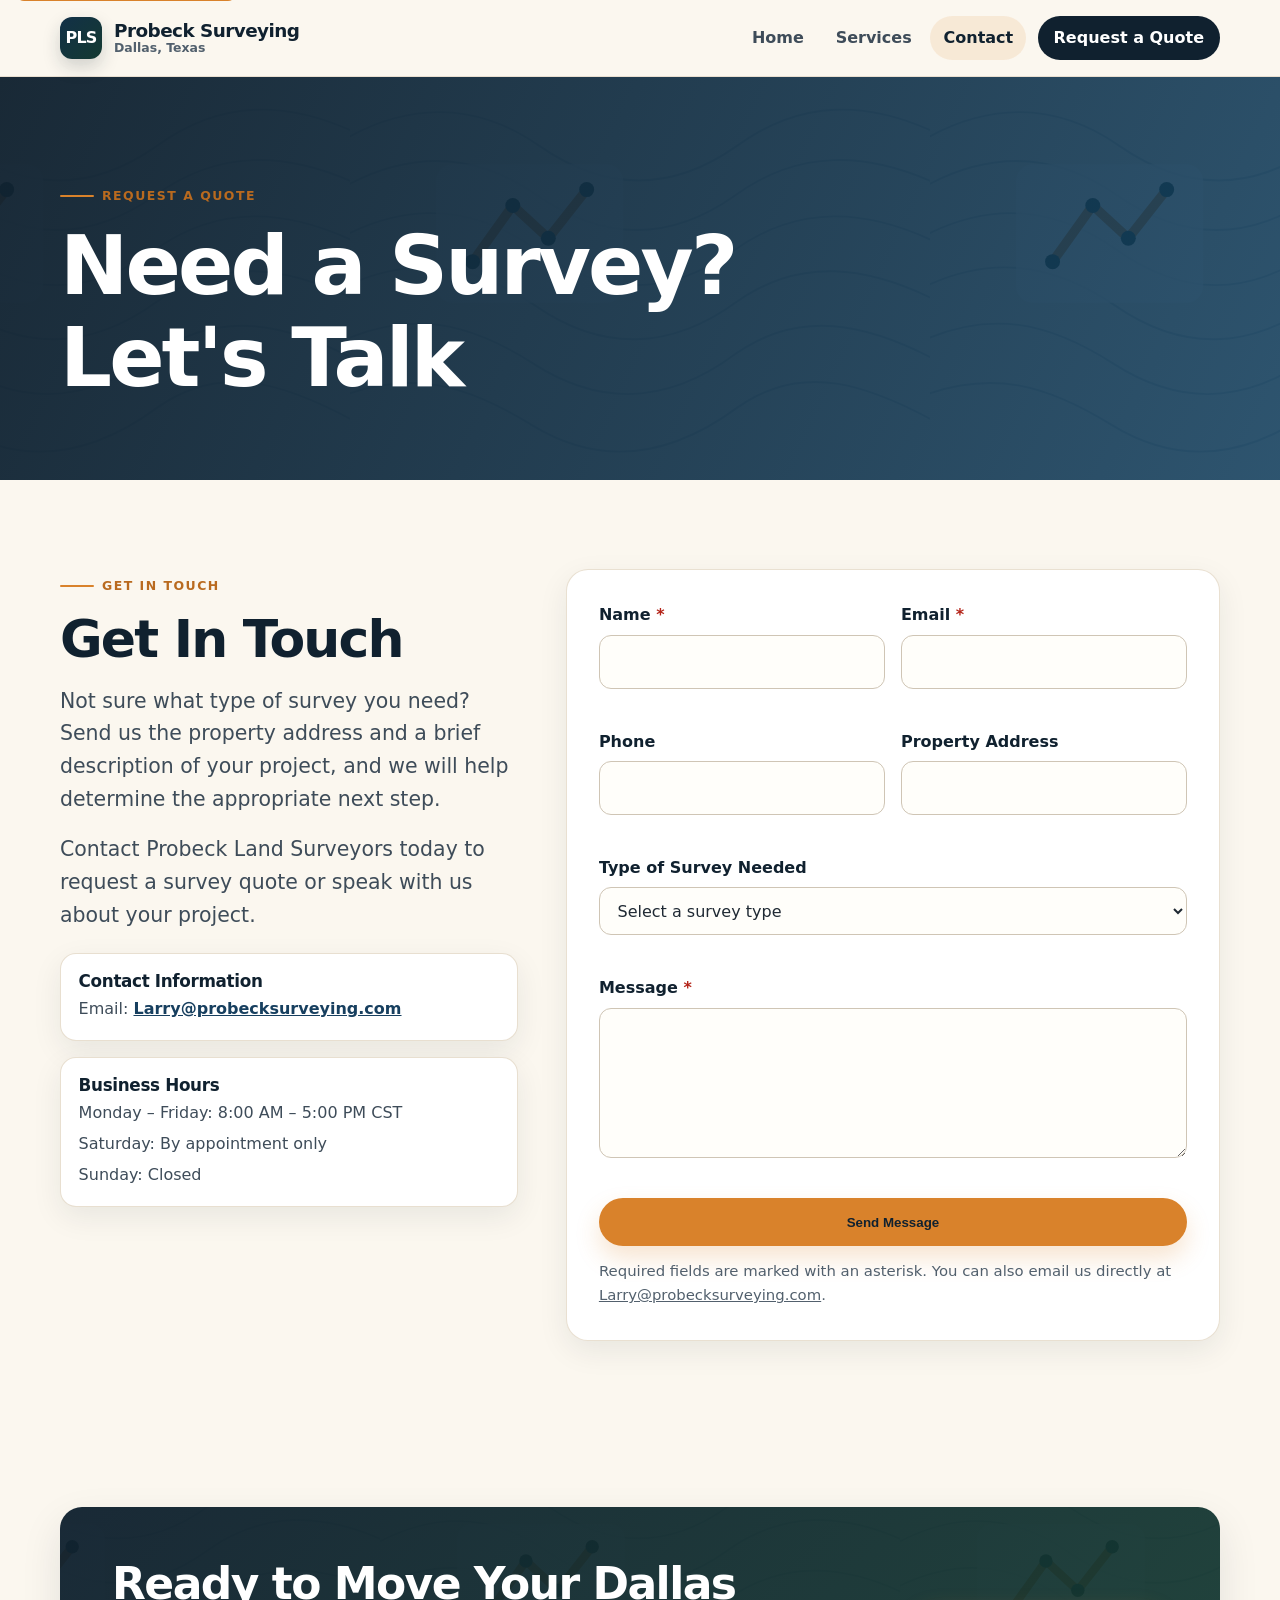
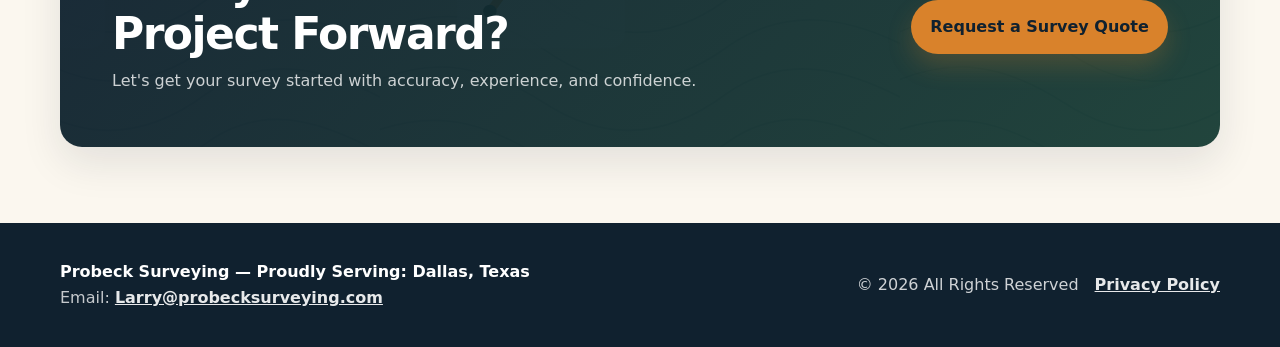
==== contact.html @ cc1206b3 "Build Probeck Land Surveyors static site" ====
<!doctype html>
<html lang="en">
<head>
  <meta charset="utf-8">
  <meta name="viewport" content="width=device-width, initial-scale=1">
  <meta name="theme-color" content="#10212f">
  <link rel="stylesheet" href="css/style.css">
  <link rel="icon" href="images/topographic-pattern.svg" type="image/svg+xml">
  <title>Contact Probeck Land Surveyors | Request a Survey Quote</title>
  <meta name="description" content="Contact Probeck Land Surveyors in Dallas, Texas to request a survey quote or discuss the appropriate next step for your property or project.">
  <meta property="og:title" content="Contact Probeck Land Surveyors | Request a Survey Quote">
  <meta property="og:description" content="Contact Probeck Land Surveyors in Dallas, Texas to request a survey quote or discuss the appropriate next step for your property or project.">
  <meta property="og:type" content="website">
  <meta property="og:url" content="https://YOUR-DOMAIN.com/contact.html">
  <meta property="og:image" content="https://YOUR-DOMAIN.com/images/hero-placeholder.svg">
</head>
<body>
<a class="skip-link" href="#main">Skip to main content</a>
<header class="site-header" data-site-header>
  <div class="container header-inner">
    <a class="logo" href="index.html" aria-label="Probeck Land Surveyors home">
      <span class="logo-mark" aria-hidden="true">PLS</span>
      <span class="logo-text">
        <span class="logo-title">Probeck Surveying</span>
        <span class="logo-subtitle">Dallas, Texas</span>
      </span>
    </a>
    <button class="nav-toggle" type="button" aria-label="Toggle navigation" aria-controls="site-nav" aria-expanded="false">
      <span></span><span></span><span></span>
    </button>
    <nav class="site-nav" id="site-nav" aria-label="Primary navigation">
      <ul>
        <li><a  href="index.html">Home</a></li>
        <li><a  href="services.html">Services</a></li>
        <li><a aria-current="page" href="contact.html">Contact</a></li>
        <li><a class="nav-cta" href="contact.html">Request a Quote</a></li>
      </ul>
    </nav>
  </div>
</header>
<main id="main">
  <section class="page-hero" aria-labelledby="contact-title">
    <div class="container">
      <p class="eyebrow">Request a quote</p>
      <h1 id="contact-title">Need a Survey? Let's Talk</h1>
    </div>
  </section>

  <section class="section" aria-labelledby="get-in-touch-title">
    <div class="container contact-grid">
      <aside>
        <p class="eyebrow">Get In Touch</p>
        <h2 id="get-in-touch-title">Get In Touch</h2>
        <div class="lead" style="margin-top: 1rem;">
          <p>Not sure what type of survey you need? Send us the property address and a brief description of your project, and we will help determine the appropriate next step.</p>
          <p>Contact Probeck Land Surveyors today to request a survey quote or speak with us about your project.</p>
        </div>
        <div class="info-list">
          <div class="info-item">
            <h3>Contact Information</h3>
            <p>Email: <a href="mailto:Larry@probecksurveying.com">Larry@probecksurveying.com</a></p>
          </div>
          <div class="info-item">
            <h3>Business Hours</h3>
            <ul class="hours-list">
              <li>Monday – Friday: 8:00 AM – 5:00 PM CST</li>
              <li>Saturday: By appointment only</li>
              <li>Sunday: Closed</li>
            </ul>
          </div>
        </div>
      </aside>

      <form class="contact-form surface-card" id="survey-contact-form" action="https://api.web3forms.com/submit" method="POST" novalidate>
        <input type="hidden" name="access_key" value="YOUR_WEB3FORMS_ACCESS_KEY">
        <input type="hidden" name="subject" value="New survey inquiry from probecksurveying.com">
        <input type="checkbox" name="botcheck" class="hidden" style="display:none" tabindex="-1" autocomplete="off">
        <div class="form-grid">
          <div class="form-field">
            <label for="name">Name <span class="required" aria-hidden="true">*</span></label>
            <input id="name" name="name" type="text" autocomplete="name" required aria-describedby="name-error">
            <span class="field-error" id="name-error" aria-live="polite"></span>
          </div>
          <div class="form-field">
            <label for="email">Email <span class="required" aria-hidden="true">*</span></label>
            <input id="email" name="email" type="email" autocomplete="email" required aria-describedby="email-error">
            <span class="field-error" id="email-error" aria-live="polite"></span>
          </div>
          <div class="form-field">
            <label for="phone">Phone</label>
            <input id="phone" name="phone" type="tel" autocomplete="tel" aria-describedby="phone-error">
            <span class="field-error" id="phone-error" aria-live="polite"></span>
          </div>
          <div class="form-field">
            <label for="property-address">Property Address</label>
            <input id="property-address" name="property_address" type="text" autocomplete="street-address" aria-describedby="property-address-error">
            <span class="field-error" id="property-address-error" aria-live="polite"></span>
          </div>
          <div class="form-field form-field-full">
            <label for="survey-type">Type of Survey Needed</label>
            <select id="survey-type" name="survey_type" aria-describedby="survey-type-error">
              <option value="">Select a survey type</option>
              <option>Boundary Survey</option>
              <option>Residential Survey</option>
              <option>Commercial Survey</option>
              <option>ALTA/NSPS Survey</option>
              <option>Topographic Survey</option>
              <option>Elevation Certificate</option>
              <option>Construction Staking</option>
              <option>Other/Not Sure</option>
            </select>
            <span class="field-error" id="survey-type-error" aria-live="polite"></span>
          </div>
          <div class="form-field form-field-full">
            <label for="message">Message <span class="required" aria-hidden="true">*</span></label>
            <textarea id="message" name="message" autocomplete="off" required aria-describedby="message-error"></textarea>
            <span class="field-error" id="message-error" aria-live="polite"></span>
          </div>
        </div>
        <div class="form-actions">
          <button class="button button-full" type="submit">Send Message</button>
          <div class="form-status" data-form-status role="status" aria-live="polite"></div>
          <p class="form-note">Required fields are marked with an asterisk. You can also email us directly at <a href="mailto:Larry@probecksurveying.com">Larry@probecksurveying.com</a>.</p>
        </div>
      </form>
    </div>
  </section>

  <section class="container" aria-labelledby="cta-heading">
  <div class="cta-band">
    <div>
      <h2 id="cta-heading">Ready to Move Your Dallas Project Forward?</h2>
      <p>Let's get your survey started with accuracy, experience, and confidence.</p>
    </div>
    <a class="button" href="#contact-form">Request a Survey Quote</a>
  </div>
</section>
</main>
<footer class="site-footer">
  <div class="container footer-inner">
    <div>
      <div class="footer-brand">Probeck Surveying — Proudly Serving: Dallas, Texas</div>
      <p>Email: <a href="mailto:Larry@probecksurveying.com">Larry@probecksurveying.com</a></p>
    </div>
    <div class="footer-links">
      <span>© 2026 All Rights Reserved</span>
      <a href="privacy-policy.html">Privacy Policy</a>
    </div>
  </div>
</footer>
<script src="js/main.js" defer></script>
</body>
</html>
---- css/style.css ----
/* Probeck Land Surveyors - static site styles */
:root {
  --color-navy-950: #10212f;
  --color-navy-900: #123047;
  --color-navy-800: #173f5f;
  --color-green-900: #143a32;
  --color-amber-500: #d9822b;
  --color-amber-600: #b96a1f;
  --color-cream-50: #fbf7ef;
  --color-cream-100: #f5efe3;
  --color-sand-200: #e6dccb;
  --color-slate-900: #1f2933;
  --color-slate-700: #3e4c59;
  --color-slate-600: #52606d;
  --color-slate-100: #f3f4f6;
  --color-white: #ffffff;
  --color-success: #176b4d;
  --color-error: #b42318;
  --shadow-soft: 0 16px 40px rgba(16, 33, 47, 0.10);
  --shadow-card: 0 10px 30px rgba(16, 33, 47, 0.08);
  --radius-sm: 8px;
  --radius-md: 14px;
  --radius-lg: 22px;
  --container: 1160px;
  --header-height: 76px;
}

* { box-sizing: border-box; }
html { scroll-behavior: smooth; }
body {
  margin: 0;
  font-family: ui-sans-serif, system-ui, -apple-system, BlinkMacSystemFont, "Segoe UI", Roboto, Helvetica, Arial, sans-serif;
  color: var(--color-slate-900);
  background: var(--color-cream-50);
  line-height: 1.65;
  font-size: 16px;
  text-rendering: optimizeLegibility;
  -webkit-font-smoothing: antialiased;
}

img, svg { max-width: 100%; height: auto; }
a { color: inherit; }
a:hover { color: var(--color-amber-600); }
:focus-visible {
  outline: 3px solid rgba(217, 130, 43, 0.65);
  outline-offset: 3px;
}
.skip-link {
  position: absolute;
  top: -48px;
  left: 1rem;
  z-index: 1000;
  background: var(--color-amber-500);
  color: var(--color-navy-950);
  padding: .7rem 1rem;
  border-radius: var(--radius-sm);
  font-weight: 800;
}
.skip-link:focus { top: 1rem; }

.container {
  width: min(100% - 2rem, var(--container));
  margin-inline: auto;
}
.section { padding: clamp(3.75rem, 7vw, 6.25rem) 0; }
.section-tight { padding: clamp(2.5rem, 5vw, 4rem) 0; }
.eyebrow {
  display: inline-flex;
  gap: .5rem;
  align-items: center;
  color: var(--color-amber-600);
  font-size: .78rem;
  font-weight: 800;
  text-transform: uppercase;
  letter-spacing: .12em;
  margin: 0 0 .85rem;
}
.eyebrow::before {
  content: "";
  width: 34px;
  height: 2px;
  background: var(--color-amber-500);
  border-radius: 99px;
}
h1, h2, h3, h4 {
  margin: 0;
  color: var(--color-navy-950);
  line-height: 1.12;
  letter-spacing: -0.035em;
}
h1 { font-size: clamp(2.55rem, 7vw, 5.1rem); }
h2 { font-size: clamp(2rem, 4.2vw, 3.25rem); }
h3 { font-size: clamp(1.3rem, 2vw, 1.65rem); letter-spacing: -0.02em; }
p { margin: 0; color: var(--color-slate-700); }
p + p { margin-top: 1.1rem; }
.lead {
  font-size: clamp(1.05rem, 2vw, 1.28rem);
  line-height: 1.6;
  color: var(--color-slate-700);
}
.text-narrow { max-width: 760px; }
.center { text-align: center; }
.center .eyebrow { justify-content: center; }
.center .eyebrow::after { content: ""; width: 34px; height: 2px; background: var(--color-amber-500); border-radius: 99px; }

.site-header {
  position: sticky;
  top: 0;
  z-index: 50;
  min-height: var(--header-height);
  background: rgba(251, 247, 239, 0.92);
  backdrop-filter: blur(14px);
  border-bottom: 1px solid rgba(230, 220, 203, 0.88);
}
.header-inner {
  min-height: var(--header-height);
  display: flex;
  align-items: center;
  justify-content: space-between;
  gap: 1rem;
}
.logo {
  display: inline-flex;
  align-items: center;
  gap: .75rem;
  text-decoration: none;
  min-width: 0;
}
.logo-mark {
  width: 42px;
  height: 42px;
  display: grid;
  place-items: center;
  border-radius: 12px;
  color: var(--color-white);
  background: linear-gradient(135deg, var(--color-navy-900), var(--color-green-900));
  box-shadow: 0 8px 18px rgba(16, 33, 47, .18);
  font-weight: 900;
  letter-spacing: -.05em;
}
.logo-text {
  display: grid;
  line-height: 1.1;
}
.logo-title {
  color: var(--color-navy-950);
  font-weight: 900;
  letter-spacing: -.03em;
  font-size: clamp(1rem, 2vw, 1.15rem);
}
.logo-subtitle {
  color: var(--color-slate-600);
  font-size: .78rem;
  font-weight: 650;
}
.nav-toggle {
  display: none;
  width: 46px;
  height: 46px;
  border: 1px solid var(--color-sand-200);
  border-radius: 12px;
  background: var(--color-white);
  color: var(--color-navy-950);
  cursor: pointer;
}
.nav-toggle span {
  display: block;
  width: 20px;
  height: 2px;
  margin: 5px auto;
  background: currentColor;
  border-radius: 99px;
  transition: transform .2s ease, opacity .2s ease;
}
.nav-toggle[aria-expanded="true"] span:nth-child(1) { transform: translateY(7px) rotate(45deg); }
.nav-toggle[aria-expanded="true"] span:nth-child(2) { opacity: 0; }
.nav-toggle[aria-expanded="true"] span:nth-child(3) { transform: translateY(-7px) rotate(-45deg); }
.site-nav ul {
  list-style: none;
  display: flex;
  align-items: center;
  gap: .35rem;
  padding: 0;
  margin: 0;
}
.site-nav a {
  display: inline-flex;
  align-items: center;
  min-height: 42px;
  padding: .55rem .82rem;
  border-radius: 999px;
  color: var(--color-slate-700);
  font-weight: 750;
  text-decoration: none;
  transition: color .18s ease, background .18s ease, transform .18s ease;
}
.site-nav a:hover, .site-nav a[aria-current="page"] {
  color: var(--color-navy-950);
  background: rgba(217, 130, 43, .12);
}
.site-nav .nav-cta {
  margin-left: .35rem;
  background: var(--color-navy-950);
  color: var(--color-white);
  padding-inline: 1rem;
}
.site-nav .nav-cta:hover { background: var(--color-amber-500); color: var(--color-navy-950); }

.hero {
  position: relative;
  overflow: hidden;
  min-height: calc(100svh - var(--header-height));
  display: grid;
  align-items: center;
  color: var(--color-white);
  background:
    linear-gradient(105deg, rgba(16, 33, 47, .96) 0%, rgba(18, 48, 71, .88) 50%, rgba(20, 58, 50, .55) 100%),
    url('../images/hero-placeholder.svg') center/cover no-repeat;
}
.hero::after {
  content: "";
  position: absolute;
  inset: auto -8% -16% auto;
  width: min(52vw, 740px);
  aspect-ratio: 1;
  border-radius: 50%;
  background: radial-gradient(circle, rgba(217, 130, 43, .25), transparent 62%);
  pointer-events: none;
}
.hero-content {
  position: relative;
  z-index: 1;
  padding: clamp(4.5rem, 9vw, 8rem) 0;
  max-width: 900px;
}
.hero h1 { color: var(--color-white); max-width: 850px; }
.hero .lead {
  color: rgba(255,255,255,.83);
  font-size: clamp(1.2rem, 2.7vw, 1.55rem);
  margin-top: 1.2rem;
  max-width: 670px;
}
.trust-row {
  display: flex;
  flex-wrap: wrap;
  gap: .8rem;
  margin: 1.75rem 0 2rem;
}
.trust-pill {
  display: inline-flex;
  align-items: center;
  gap: .55rem;
  padding: .62rem .85rem;
  border-radius: 999px;
  background: rgba(255,255,255,.1);
  border: 1px solid rgba(255,255,255,.18);
  color: rgba(255,255,255,.92);
  font-weight: 800;
  backdrop-filter: blur(8px);
}
.trust-pill svg { flex: 0 0 auto; color: var(--color-amber-500); }

.button {
  display: inline-flex;
  align-items: center;
  justify-content: center;
  gap: .6rem;
  min-height: 48px;
  border: 0;
  border-radius: 999px;
  padding: .85rem 1.2rem;
  background: var(--color-amber-500);
  color: var(--color-navy-950);
  font-weight: 900;
  text-decoration: none;
  cursor: pointer;
  box-shadow: 0 12px 24px rgba(217, 130, 43, .22);
  transition: transform .18s ease, box-shadow .18s ease, background .18s ease;
}
.button:hover {
  color: var(--color-navy-950);
  background: #e99b45;
  transform: translateY(-1px);
  box-shadow: 0 16px 34px rgba(217, 130, 43, .28);
}
.button-secondary {
  background: var(--color-white);
  color: var(--color-navy-950);
  box-shadow: var(--shadow-card);
}
.button-secondary:hover { background: var(--color-cream-100); }
.button-full { width: 100%; }

.intro-grid, .split-grid {
  display: grid;
  grid-template-columns: minmax(0, .92fr) minmax(280px, .58fr);
  gap: clamp(2rem, 5vw, 4.5rem);
  align-items: center;
}
.surface-card {
  background: var(--color-white);
  border: 1px solid rgba(230, 220, 203, .88);
  border-radius: var(--radius-lg);
  box-shadow: var(--shadow-card);
}
.highlight-card {
  padding: clamp(1.35rem, 3vw, 2rem);
}
.highlight-card img {
  width: 100%;
  border-radius: 16px;
  border: 1px solid rgba(230, 220, 203, .9);
  background: var(--color-cream-100);
}
.stat-grid {
  display: grid;
  grid-template-columns: repeat(2, 1fr);
  gap: 1rem;
  margin-top: 1.2rem;
}
.stat {
  padding: 1rem;
  border-radius: 14px;
  background: var(--color-cream-50);
  border: 1px solid rgba(230, 220, 203, .78);
}
.stat strong {
  display: block;
  color: var(--color-navy-950);
  font-size: 1.6rem;
  line-height: 1;
  letter-spacing: -.04em;
}
.stat span { color: var(--color-slate-600); font-size: .92rem; font-weight: 700; }

.dark-section {
  background: var(--color-navy-950);
  color: var(--color-white);
  position: relative;
  overflow: hidden;
}
.dark-section::before {
  content: "";
  position: absolute;
  inset: 0;
  background: url('../images/topographic-pattern.svg') center/540px repeat;
  opacity: .13;
  pointer-events: none;
}
.dark-section .container { position: relative; z-index: 1; }
.dark-section h2, .dark-section h3 { color: var(--color-white); }
.dark-section p { color: rgba(255,255,255,.78); }
.dark-section .eyebrow { color: #f4b166; }

.check-grid {
  display: grid;
  grid-template-columns: repeat(3, 1fr);
  gap: 1rem;
  margin-top: 2rem;
}
.check-item {
  display: flex;
  gap: .8rem;
  align-items: flex-start;
  padding: 1.1rem;
  border-radius: 16px;
  background: rgba(255,255,255,.08);
  border: 1px solid rgba(255,255,255,.12);
  color: rgba(255,255,255,.9);
  font-weight: 750;
}
.check-icon {
  flex: 0 0 auto;
  display: grid;
  place-items: center;
  width: 28px;
  height: 28px;
  border-radius: 50%;
  background: rgba(217,130,43,.18);
  color: #f4b166;
}

.page-hero {
  padding: clamp(4.5rem, 8vw, 7rem) 0 clamp(3rem, 6vw, 5rem);
  background:
    linear-gradient(115deg, rgba(16,33,47,.96), rgba(18,63,95,.88)),
    url('../images/topographic-pattern.svg') center/580px repeat;
  color: var(--color-white);
}
.page-hero h1 { color: var(--color-white); max-width: 850px; }
.page-hero .lead { color: rgba(255,255,255,.82); margin-top: 1rem; max-width: 760px; }

.cards-grid {
  display: grid;
  grid-template-columns: repeat(3, 1fr);
  gap: clamp(1rem, 2vw, 1.4rem);
  margin-top: 2rem;
}
.service-card {
  padding: clamp(1.25rem, 2.5vw, 1.75rem);
  transition: transform .18s ease, box-shadow .18s ease, border-color .18s ease;
}
.service-card:hover {
  transform: translateY(-4px);
  box-shadow: var(--shadow-soft);
  border-color: rgba(217, 130, 43, .45);
}
.icon-box {
  width: 52px;
  height: 52px;
  display: grid;
  place-items: center;
  border-radius: 16px;
  color: var(--color-amber-600);
  background: rgba(217, 130, 43, .12);
  margin-bottom: 1.1rem;
}
.service-card ul {
  padding: 0;
  margin: 1rem 0 0;
  list-style: none;
  display: grid;
  gap: .62rem;
}
.service-card li {
  display: flex;
  gap: .55rem;
  color: var(--color-slate-700);
  line-height: 1.45;
}
.service-card li::before {
  content: "";
  width: .42rem;
  height: .42rem;
  border-radius: 50%;
  background: var(--color-amber-500);
  flex: 0 0 auto;
  margin-top: .55rem;
}
.closing-line {
  margin-top: 1.6rem;
  padding: 1.15rem 1.3rem;
  border-left: 4px solid var(--color-amber-500);
  border-radius: 0 var(--radius-md) var(--radius-md) 0;
  background: var(--color-white);
  box-shadow: var(--shadow-card);
  font-weight: 750;
}

.contact-grid {
  display: grid;
  grid-template-columns: minmax(260px, .7fr) minmax(0, 1fr);
  gap: clamp(1.4rem, 4vw, 3rem);
  align-items: start;
}
.info-list {
  display: grid;
  gap: 1rem;
  margin-top: 1.35rem;
}
.info-item {
  padding: 1.1rem;
  border-radius: 16px;
  background: var(--color-white);
  border: 1px solid rgba(230, 220, 203, .9);
  box-shadow: var(--shadow-card);
}
.info-item h3 { font-size: 1.05rem; margin-bottom: .35rem; }
.info-item a { color: var(--color-navy-800); font-weight: 800; }
.hours-list { list-style: none; padding: 0; margin: .3rem 0 0; color: var(--color-slate-700); }
.hours-list li + li { margin-top: .3rem; }

.contact-form {
  padding: clamp(1.25rem, 3vw, 2rem);
}
.form-grid {
  display: grid;
  grid-template-columns: repeat(2, 1fr);
  gap: 1rem;
}
.form-field { display: grid; gap: .4rem; }
.form-field-full { grid-column: 1 / -1; }
label { color: var(--color-navy-950); font-weight: 850; }
.required { color: var(--color-error); }
input, select, textarea {
  width: 100%;
  border: 1px solid #cfc5b5;
  border-radius: 12px;
  background: #fffefa;
  color: var(--color-slate-900);
  font: inherit;
  padding: .78rem .85rem;
  transition: border-color .18s ease, box-shadow .18s ease, background .18s ease;
}
textarea { min-height: 150px; resize: vertical; }
input:focus, select:focus, textarea:focus {
  outline: none;
  border-color: var(--color-amber-500);
  box-shadow: 0 0 0 4px rgba(217, 130, 43, .18);
  background: var(--color-white);
}
.field-error {
  min-height: 1.1rem;
  color: var(--color-error);
  font-size: .9rem;
  font-weight: 750;
}
input[aria-invalid="true"], select[aria-invalid="true"], textarea[aria-invalid="true"] {
  border-color: var(--color-error);
}
.form-actions {
  display: grid;
  gap: .8rem;
  margin-top: 1rem;
}
.form-status {
  border-radius: 12px;
  padding: .85rem 1rem;
  display: none;
  font-weight: 750;
}
.form-status.is-visible { display: block; }
.form-status.success {
  color: var(--color-success);
  background: rgba(23, 107, 77, .1);
  border: 1px solid rgba(23, 107, 77, .25);
}
.form-status.error {
  color: var(--color-error);
  background: rgba(180, 35, 24, .08);
  border: 1px solid rgba(180, 35, 24, .22);
}
.form-note { font-size: .93rem; color: var(--color-slate-600); }

.cta-band {
  margin: clamp(3rem, 6vw, 5rem) auto 0;
  padding: clamp(2rem, 5vw, 3.25rem);
  border-radius: var(--radius-lg);
  background:
    linear-gradient(135deg, rgba(16,33,47,.96), rgba(20,58,50,.94)),
    url('../images/topographic-pattern.svg') center/520px repeat;
  color: var(--color-white);
  display: grid;
  grid-template-columns: minmax(0, 1fr) auto;
  gap: 1.5rem;
  align-items: center;
  box-shadow: var(--shadow-soft);
}
.cta-band h2 { color: var(--color-white); font-size: clamp(1.8rem, 3.7vw, 2.75rem); }
.cta-band p { color: rgba(255,255,255,.78); margin-top: .65rem; }

.site-footer {
  margin-top: clamp(3rem, 6vw, 5rem);
  padding: 2.2rem 0;
  background: var(--color-navy-950);
  color: rgba(255,255,255,.8);
}
.footer-inner {
  display: grid;
  grid-template-columns: 1fr auto;
  gap: 1rem 2rem;
  align-items: center;
}
.footer-brand { font-weight: 900; color: var(--color-white); }
.site-footer p { color: rgba(255,255,255,.76); }
.site-footer a { color: rgba(255,255,255,.9); font-weight: 800; }
.footer-links { display: flex; gap: 1rem; flex-wrap: wrap; justify-content: flex-end; }

.privacy-content {
  max-width: 860px;
}
.privacy-content h2 { margin-top: 2.2rem; font-size: clamp(1.5rem, 3vw, 2rem); }
.privacy-content ul { color: var(--color-slate-700); }
.template-notice {
  padding: 1rem 1.2rem;
  border-radius: var(--radius-md);
  background: rgba(217, 130, 43, .12);
  border: 1px solid rgba(217, 130, 43, .28);
  color: var(--color-navy-950);
  font-weight: 800;
  margin-bottom: 1.5rem;
}

@media (max-width: 900px) {
  :root { --header-height: 68px; }
  .nav-toggle { display: inline-block; }
  .site-nav {
    position: absolute;
    left: 1rem;
    right: 1rem;
    top: calc(100% + .6rem);
    display: none;
    padding: .8rem;
    background: var(--color-white);
    border: 1px solid var(--color-sand-200);
    border-radius: 18px;
    box-shadow: var(--shadow-soft);
  }
  .site-nav.is-open { display: block; }
  .site-nav ul { align-items: stretch; flex-direction: column; gap: .25rem; }
  .site-nav a { width: 100%; justify-content: space-between; border-radius: 12px; }
  .site-nav .nav-cta { margin-left: 0; justify-content: center; }
  .intro-grid, .split-grid, .contact-grid { grid-template-columns: 1fr; }
  .check-grid, .cards-grid { grid-template-columns: repeat(2, 1fr); }
  .cta-band { grid-template-columns: 1fr; }
  .cta-band .button { justify-self: start; }
}

@media (max-width: 640px) {
  .container { width: min(100% - 1.25rem, var(--container)); }
  .logo-mark { width: 38px; height: 38px; }
  .logo-subtitle { display: none; }
  .hero { min-height: auto; }
  .trust-row { gap: .55rem; }
  .trust-pill { width: 100%; justify-content: flex-start; }
  .check-grid, .cards-grid, .form-grid, .stat-grid { grid-template-columns: 1fr; }
  .cta-band .button, .hero .button { width: 100%; }
  .footer-inner { grid-template-columns: 1fr; }
  .footer-links { justify-content: flex-start; }
}

@media (prefers-reduced-motion: reduce) {
  *, *::before, *::after {
    animation-duration: .01ms !important;
    animation-iteration-count: 1 !important;
    scroll-behavior: auto !important;
    transition-duration: .01ms !important;
  }
}
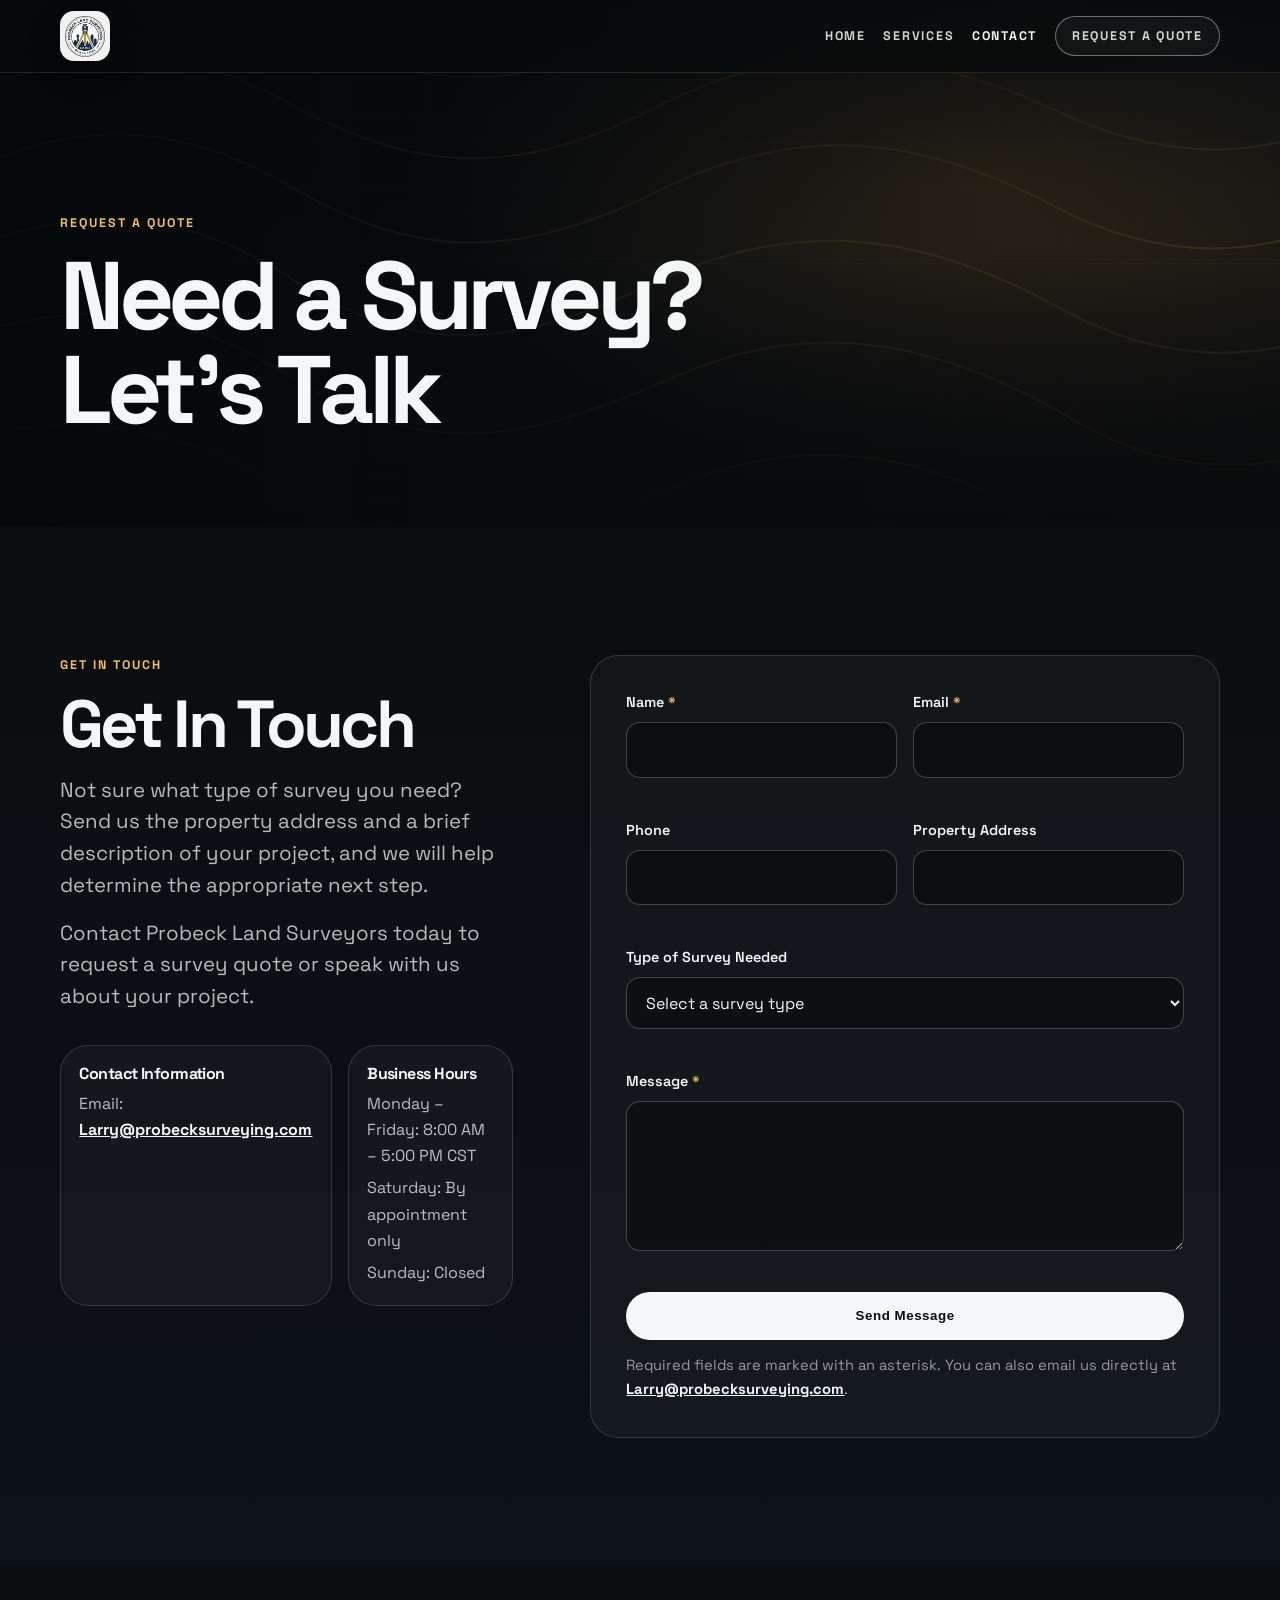
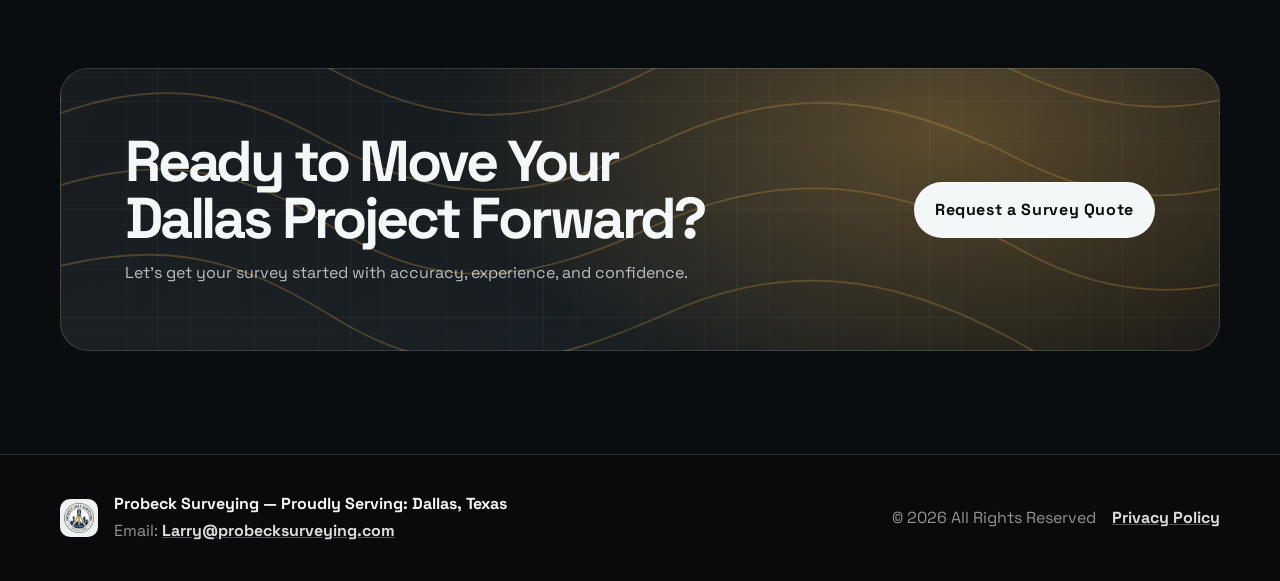
==== commit 1ff915a0: "Redesign: dark cinematic theme and imagery assets" ====
--- a/contact.html
+++ b/contact.html
@@ -4,26 +4,29 @@
   <meta charset="utf-8">
   <meta name="viewport" content="width=device-width, initial-scale=1">
   <meta name="theme-color" content="#10212f">
+  <link rel="preconnect" href="https://fonts.googleapis.com">
+  <link rel="preconnect" href="https://fonts.gstatic.com" crossorigin>
+  <link href="https://fonts.googleapis.com/css2?family=Space+Grotesk:wght@300;400;500;600;700&display=swap" rel="stylesheet">
   <link rel="stylesheet" href="css/style.css">
-  <link rel="icon" href="images/topographic-pattern.svg" type="image/svg+xml">
+  <link rel="icon" href="images/favicon-32x32.png" sizes="32x32" type="image/png">
+  <link rel="apple-touch-icon" href="images/apple-touch-icon.png">
   <title>Contact Probeck Land Surveyors | Request a Survey Quote</title>
   <meta name="description" content="Contact Probeck Land Surveyors in Dallas, Texas to request a survey quote or discuss the appropriate next step for your property or project.">
   <meta property="og:title" content="Contact Probeck Land Surveyors | Request a Survey Quote">
   <meta property="og:description" content="Contact Probeck Land Surveyors in Dallas, Texas to request a survey quote or discuss the appropriate next step for your property or project.">
   <meta property="og:type" content="website">
-  <meta property="og:url" content="https://YOUR-DOMAIN.com/contact.html">
-  <meta property="og:image" content="https://YOUR-DOMAIN.com/images/hero-placeholder.svg">
+  <meta property="og:url" content="https://www.probecksurveying.com/contact.html">
+  <meta property="og:image" content="https://www.probecksurveying.com/images/og-image.png">
 </head>
 <body>
 <a class="skip-link" href="#main">Skip to main content</a>
 <header class="site-header" data-site-header>
   <div class="container header-inner">
     <a class="logo" href="index.html" aria-label="Probeck Land Surveyors home">
-      <span class="logo-mark" aria-hidden="true">PLS</span>
-      <span class="logo-text">
-        <span class="logo-title">Probeck Surveying</span>
-        <span class="logo-subtitle">Dallas, Texas</span>
-      </span>
+      <span class="logo-chip"><img src="images/logo-site.png" alt="Probeck Land Surveyors logo" width="80" height="80"></span>
+      <span class="sr-only">PLS</span>
+      <span class="sr-only">Probeck Surveying</span>
+      <span class="sr-only">Dallas, Texas</span>
     </a>
     <button class="nav-toggle" type="button" aria-label="Toggle navigation" aria-controls="site-nav" aria-expanded="false">
       <span></span><span></span><span></span>
@@ -39,19 +42,19 @@
   </div>
 </header>
 <main id="main">
-  <section class="page-hero" aria-labelledby="contact-title">
-    <div class="container">
+  <section class="page-hero contact-hero" aria-labelledby="contact-title">
+    <div class="container" data-reveal>
       <p class="eyebrow">Request a quote</p>
       <h1 id="contact-title">Need a Survey? Let's Talk</h1>
     </div>
   </section>
 
-  <section class="section" aria-labelledby="get-in-touch-title">
-    <div class="container contact-grid">
+  <section class="section contact-section" aria-labelledby="get-in-touch-title">
+    <div class="container contact-grid" data-reveal>
       <aside>
         <p class="eyebrow">Get In Touch</p>
         <h2 id="get-in-touch-title">Get In Touch</h2>
-        <div class="lead" style="margin-top: 1rem;">
+        <div class="lead contact-copy">
           <p>Not sure what type of survey you need? Send us the property address and a brief description of your project, and we will help determine the appropriate next step.</p>
           <p>Contact Probeck Land Surveyors today to request a survey quote or speak with us about your project.</p>
         </div>
@@ -71,8 +74,9 @@
         </div>
       </aside>
 
+      <div id="contact-form">
       <form class="contact-form surface-card" id="survey-contact-form" action="https://api.web3forms.com/submit" method="POST" novalidate>
-        <input type="hidden" name="access_key" value="YOUR_WEB3FORMS_ACCESS_KEY">
+        <input type="hidden" name="access_key" value="6d266eff-7ae9-4b81-be35-848640937caf">
         <input type="hidden" name="subject" value="New survey inquiry from probecksurveying.com">
         <input type="checkbox" name="botcheck" class="hidden" style="display:none" tabindex="-1" autocomplete="off">
         <div class="form-grid">
@@ -123,10 +127,11 @@
           <p class="form-note">Required fields are marked with an asterisk. You can also email us directly at <a href="mailto:Larry@probecksurveying.com">Larry@probecksurveying.com</a>.</p>
         </div>
       </form>
+      </div>
     </div>
   </section>
 
-  <section class="container" aria-labelledby="cta-heading">
+  <section class="container" aria-labelledby="cta-heading" data-reveal>
   <div class="cta-band">
     <div>
       <h2 id="cta-heading">Ready to Move Your Dallas Project Forward?</h2>
@@ -138,9 +143,12 @@
 </main>
 <footer class="site-footer">
   <div class="container footer-inner">
-    <div>
-      <div class="footer-brand">Probeck Surveying — Proudly Serving: Dallas, Texas</div>
-      <p>Email: <a href="mailto:Larry@probecksurveying.com">Larry@probecksurveying.com</a></p>
+    <div class="footer-brand-block">
+      <img class="footer-logo" src="images/logo-site.png" alt="Probeck Land Surveyors logo" width="80" height="80" loading="lazy">
+      <div>
+        <div class="footer-brand">Probeck Surveying — Proudly Serving: Dallas, Texas</div>
+        <p>Email: <a href="mailto:Larry@probecksurveying.com">Larry@probecksurveying.com</a></p>
+      </div>
     </div>
     <div class="footer-links">
       <span>© 2026 All Rights Reserved</span>
--- a/css/style.css
+++ b/css/style.css
@@ -1,629 +1,251 @@
-/* Probeck Land Surveyors - static site styles */
+/* Probeck Land Surveyors — dark cinematic redesign */
 :root {
-  --color-navy-950: #10212f;
-  --color-navy-900: #123047;
-  --color-navy-800: #173f5f;
-  --color-green-900: #143a32;
-  --color-amber-500: #d9822b;
-  --color-amber-600: #b96a1f;
-  --color-cream-50: #fbf7ef;
-  --color-cream-100: #f5efe3;
-  --color-sand-200: #e6dccb;
-  --color-slate-900: #1f2933;
-  --color-slate-700: #3e4c59;
-  --color-slate-600: #52606d;
-  --color-slate-100: #f3f4f6;
-  --color-white: #ffffff;
-  --color-success: #176b4d;
-  --color-error: #b42318;
-  --shadow-soft: 0 16px 40px rgba(16, 33, 47, 0.10);
-  --shadow-card: 0 10px 30px rgba(16, 33, 47, 0.08);
-  --radius-sm: 8px;
-  --radius-md: 14px;
-  --radius-lg: 22px;
+  --bg: #0a0d10;
+  --bg-2: #0e1317;
+  --surface: #111820;
+  --surface-2: #151d25;
+  --line: rgba(240, 246, 250, .14);
+  --line-strong: rgba(240, 246, 250, .26);
+  --text: #f4f7f8;
+  --muted: rgba(244, 247, 248, .74);
+  --muted-2: rgba(244, 247, 248, .58);
+  --accent: #d59a3a;
+  --accent-2: #f1be62;
+  --success: #74d7a0;
+  --error: #ff9a8d;
   --container: 1160px;
-  --header-height: 76px;
-}
-
+  --header-height: 72px;
+  --radius: 28px;
+  --ease: cubic-bezier(.2, .8, .2, 1);
+}
 * { box-sizing: border-box; }
-html { scroll-behavior: smooth; }
+html { scroll-behavior: smooth; background: var(--bg); }
 body {
   margin: 0;
-  font-family: ui-sans-serif, system-ui, -apple-system, BlinkMacSystemFont, "Segoe UI", Roboto, Helvetica, Arial, sans-serif;
-  color: var(--color-slate-900);
-  background: var(--color-cream-50);
+  min-width: 320px;
+  font-family: 'Space Grotesk', ui-sans-serif, system-ui, -apple-system, BlinkMacSystemFont, "Segoe UI", sans-serif;
+  background: var(--bg);
+  color: var(--text);
+  font-size: 16px;
   line-height: 1.65;
-  font-size: 16px;
   text-rendering: optimizeLegibility;
   -webkit-font-smoothing: antialiased;
-}
-
+  overflow-x: hidden;
+}
+body.nav-open { overflow: hidden; }
 img, svg { max-width: 100%; height: auto; }
 a { color: inherit; }
-a:hover { color: var(--color-amber-600); }
-:focus-visible {
-  outline: 3px solid rgba(217, 130, 43, 0.65);
-  outline-offset: 3px;
-}
+a:hover { color: var(--accent-2); }
+:focus-visible { outline: 2px solid var(--accent-2); outline-offset: 4px; }
+.sr-only { position: absolute; width: 1px; height: 1px; padding: 0; margin: -1px; overflow: hidden; clip: rect(0,0,0,0); white-space: nowrap; border: 0; }
 .skip-link {
-  position: absolute;
-  top: -48px;
-  left: 1rem;
-  z-index: 1000;
-  background: var(--color-amber-500);
-  color: var(--color-navy-950);
-  padding: .7rem 1rem;
-  border-radius: var(--radius-sm);
-  font-weight: 800;
+  position: fixed; top: -60px; left: 1rem; z-index: 1000;
+  background: var(--text); color: var(--bg); padding: .7rem 1rem; border-radius: 999px;
+  font-weight: 700; text-decoration: none;
 }
 .skip-link:focus { top: 1rem; }
-
-.container {
-  width: min(100% - 2rem, var(--container));
-  margin-inline: auto;
-}
-.section { padding: clamp(3.75rem, 7vw, 6.25rem) 0; }
-.section-tight { padding: clamp(2.5rem, 5vw, 4rem) 0; }
+.container { width: min(100% - 2rem, var(--container)); margin-inline: auto; }
+.section { padding: clamp(5rem, 10vw, 10rem) 0; }
+.section-tight { padding: clamp(4.25rem, 8vw, 8rem) 0; }
+.text-narrow { max-width: 760px; }
+h1, h2, h3 { margin: 0; color: var(--text); line-height: .98; letter-spacing: -.055em; text-wrap: balance; }
+h1 { font-size: clamp(3.4rem, 8.5vw, 6rem); max-width: 980px; }
+h2 { font-size: clamp(2.35rem, 5.2vw, 4.6rem); max-width: 900px; }
+h3 { font-size: clamp(1.5rem, 2.6vw, 2.25rem); letter-spacing: -.035em; line-height: 1.06; }
+p { margin: 0; color: var(--muted); }
+p + p { margin-top: 1rem; }
+.lead { font-size: clamp(1.04rem, 1.8vw, 1.28rem); line-height: 1.55; color: var(--muted); }
 .eyebrow {
-  display: inline-flex;
-  gap: .5rem;
-  align-items: center;
-  color: var(--color-amber-600);
+  margin: 0 0 1rem;
+  color: var(--accent-2);
   font-size: .78rem;
-  font-weight: 800;
+  font-weight: 700;
   text-transform: uppercase;
-  letter-spacing: .12em;
-  margin: 0 0 .85rem;
-}
-.eyebrow::before {
-  content: "";
-  width: 34px;
-  height: 2px;
-  background: var(--color-amber-500);
-  border-radius: 99px;
-}
-h1, h2, h3, h4 {
-  margin: 0;
-  color: var(--color-navy-950);
-  line-height: 1.12;
-  letter-spacing: -0.035em;
-}
-h1 { font-size: clamp(2.55rem, 7vw, 5.1rem); }
-h2 { font-size: clamp(2rem, 4.2vw, 3.25rem); }
-h3 { font-size: clamp(1.3rem, 2vw, 1.65rem); letter-spacing: -0.02em; }
-p { margin: 0; color: var(--color-slate-700); }
-p + p { margin-top: 1.1rem; }
-.lead {
-  font-size: clamp(1.05rem, 2vw, 1.28rem);
-  line-height: 1.6;
-  color: var(--color-slate-700);
-}
-.text-narrow { max-width: 760px; }
-.center { text-align: center; }
-.center .eyebrow { justify-content: center; }
-.center .eyebrow::after { content: ""; width: 34px; height: 2px; background: var(--color-amber-500); border-radius: 99px; }
+  letter-spacing: .16em;
+}
+.section-heading { margin-bottom: clamp(2.5rem, 5vw, 5rem); }
+.section-heading .lead, .section-heading p:not(.eyebrow) { margin-top: 1.2rem; }
 
 .site-header {
-  position: sticky;
-  top: 0;
-  z-index: 50;
+  position: fixed; inset: 0 0 auto; z-index: 100;
   min-height: var(--header-height);
-  background: rgba(251, 247, 239, 0.92);
-  backdrop-filter: blur(14px);
-  border-bottom: 1px solid rgba(230, 220, 203, 0.88);
-}
-.header-inner {
-  min-height: var(--header-height);
-  display: flex;
-  align-items: center;
-  justify-content: space-between;
-  gap: 1rem;
-}
-.logo {
-  display: inline-flex;
-  align-items: center;
-  gap: .75rem;
-  text-decoration: none;
-  min-width: 0;
-}
-.logo-mark {
-  width: 42px;
-  height: 42px;
-  display: grid;
-  place-items: center;
-  border-radius: 12px;
-  color: var(--color-white);
-  background: linear-gradient(135deg, var(--color-navy-900), var(--color-green-900));
-  box-shadow: 0 8px 18px rgba(16, 33, 47, .18);
-  font-weight: 900;
-  letter-spacing: -.05em;
-}
-.logo-text {
-  display: grid;
-  line-height: 1.1;
-}
-.logo-title {
-  color: var(--color-navy-950);
-  font-weight: 900;
-  letter-spacing: -.03em;
-  font-size: clamp(1rem, 2vw, 1.15rem);
-}
-.logo-subtitle {
-  color: var(--color-slate-600);
-  font-size: .78rem;
-  font-weight: 650;
-}
+  background: rgba(8, 10, 12, .62);
+  backdrop-filter: saturate(160%) blur(20px);
+  border-bottom: 1px solid rgba(255,255,255,.1);
+}
+.header-inner { min-height: var(--header-height); display: flex; align-items: center; justify-content: space-between; gap: 1.2rem; }
+.logo { display: inline-flex; align-items: center; text-decoration: none; position: relative; z-index: 111; }
+.logo-chip {
+  display: inline-grid; place-items: center; width: 50px; height: 50px; border-radius: 14px;
+  background: rgba(255,255,255,.95); padding: 5px; box-shadow: 0 10px 30px rgba(0,0,0,.28);
+}
+.logo-chip img { width: 100%; height: 100%; object-fit: contain; display: block; }
 .nav-toggle {
-  display: none;
-  width: 46px;
-  height: 46px;
-  border: 1px solid var(--color-sand-200);
-  border-radius: 12px;
-  background: var(--color-white);
-  color: var(--color-navy-950);
-  cursor: pointer;
-}
-.nav-toggle span {
-  display: block;
-  width: 20px;
-  height: 2px;
-  margin: 5px auto;
-  background: currentColor;
-  border-radius: 99px;
-  transition: transform .2s ease, opacity .2s ease;
-}
+  display: none; width: 48px; height: 48px; border: 1px solid var(--line); border-radius: 999px;
+  background: rgba(255,255,255,.04); color: var(--text); cursor: pointer; position: relative; z-index: 111;
+}
+.nav-toggle span { display: block; width: 19px; height: 2px; margin: 5px auto; background: currentColor; border-radius: 99px; transition: transform .25s var(--ease), opacity .2s var(--ease); }
 .nav-toggle[aria-expanded="true"] span:nth-child(1) { transform: translateY(7px) rotate(45deg); }
 .nav-toggle[aria-expanded="true"] span:nth-child(2) { opacity: 0; }
 .nav-toggle[aria-expanded="true"] span:nth-child(3) { transform: translateY(-7px) rotate(-45deg); }
-.site-nav ul {
-  list-style: none;
-  display: flex;
-  align-items: center;
-  gap: .35rem;
-  padding: 0;
-  margin: 0;
-}
+.site-nav ul { list-style: none; display: flex; align-items: center; gap: 1.1rem; padding: 0; margin: 0; }
 .site-nav a {
-  display: inline-flex;
-  align-items: center;
-  min-height: 42px;
-  padding: .55rem .82rem;
-  border-radius: 999px;
-  color: var(--color-slate-700);
-  font-weight: 750;
-  text-decoration: none;
-  transition: color .18s ease, background .18s ease, transform .18s ease;
-}
-.site-nav a:hover, .site-nav a[aria-current="page"] {
-  color: var(--color-navy-950);
-  background: rgba(217, 130, 43, .12);
-}
-.site-nav .nav-cta {
-  margin-left: .35rem;
-  background: var(--color-navy-950);
-  color: var(--color-white);
-  padding-inline: 1rem;
-}
-.site-nav .nav-cta:hover { background: var(--color-amber-500); color: var(--color-navy-950); }
-
-.hero {
-  position: relative;
-  overflow: hidden;
-  min-height: calc(100svh - var(--header-height));
-  display: grid;
-  align-items: center;
-  color: var(--color-white);
-  background:
-    linear-gradient(105deg, rgba(16, 33, 47, .96) 0%, rgba(18, 48, 71, .88) 50%, rgba(20, 58, 50, .55) 100%),
-    url('../images/hero-placeholder.svg') center/cover no-repeat;
-}
-.hero::after {
-  content: "";
-  position: absolute;
-  inset: auto -8% -16% auto;
-  width: min(52vw, 740px);
-  aspect-ratio: 1;
-  border-radius: 50%;
-  background: radial-gradient(circle, rgba(217, 130, 43, .25), transparent 62%);
-  pointer-events: none;
-}
-.hero-content {
-  position: relative;
-  z-index: 1;
-  padding: clamp(4.5rem, 9vw, 8rem) 0;
-  max-width: 900px;
-}
-.hero h1 { color: var(--color-white); max-width: 850px; }
-.hero .lead {
-  color: rgba(255,255,255,.83);
-  font-size: clamp(1.2rem, 2.7vw, 1.55rem);
-  margin-top: 1.2rem;
-  max-width: 670px;
-}
-.trust-row {
-  display: flex;
-  flex-wrap: wrap;
-  gap: .8rem;
-  margin: 1.75rem 0 2rem;
-}
-.trust-pill {
-  display: inline-flex;
-  align-items: center;
-  gap: .55rem;
-  padding: .62rem .85rem;
-  border-radius: 999px;
-  background: rgba(255,255,255,.1);
-  border: 1px solid rgba(255,255,255,.18);
-  color: rgba(255,255,255,.92);
-  font-weight: 800;
-  backdrop-filter: blur(8px);
-}
-.trust-pill svg { flex: 0 0 auto; color: var(--color-amber-500); }
-
+  min-height: 44px; display: inline-flex; align-items: center; color: rgba(255,255,255,.82);
+  font-size: .78rem; font-weight: 700; letter-spacing: .14em; text-transform: uppercase; text-decoration: none;
+  transition: color .2s var(--ease), transform .2s var(--ease), border-color .2s var(--ease), background .2s var(--ease);
+}
+.site-nav a:hover, .site-nav a[aria-current="page"] { color: var(--text); }
+.site-nav .nav-cta { min-height: 40px; padding: 0 1rem; border: 1px solid rgba(255,255,255,.38); border-radius: 999px; background: rgba(255,255,255,.04); }
+.site-nav .nav-cta:hover { background: var(--text); color: var(--bg); border-color: var(--text); }
+
+.hero, .page-hero, .image-band { position: relative; overflow: hidden; isolation: isolate; }
+.hero { min-height: 100svh; display: grid; align-items: end; padding-top: var(--header-height); }
+.hero-media, .hero::before, .image-band::before, .page-hero::before {
+  content: ""; position: absolute; inset: 0; z-index: -2; background-position: center; background-size: cover; background-repeat: no-repeat;
+}
+.hero-media { background-image: url('../images/hero-home.svg'); }
+.hero::after, .image-band::after, .page-hero::after {
+  content: ""; position: absolute; inset: 0; z-index: -1; pointer-events: none;
+  background: linear-gradient(90deg, rgba(5,7,9,.88) 0%, rgba(5,7,9,.62) 42%, rgba(5,7,9,.35) 100%), linear-gradient(0deg, rgba(10,13,16,.96) 0%, rgba(10,13,16,.12) 52%, rgba(10,13,16,.72) 100%);
+}
+.hero-content { padding: clamp(7rem, 12vw, 10rem) 0 clamp(4rem, 8vw, 7rem); max-width: 1000px; }
+.hero .lead { margin-top: 1.15rem; max-width: 700px; color: rgba(255,255,255,.84); }
+.hero .button { margin-top: 2rem; }
 .button {
-  display: inline-flex;
-  align-items: center;
-  justify-content: center;
-  gap: .6rem;
-  min-height: 48px;
-  border: 0;
-  border-radius: 999px;
-  padding: .85rem 1.2rem;
-  background: var(--color-amber-500);
-  color: var(--color-navy-950);
-  font-weight: 900;
-  text-decoration: none;
-  cursor: pointer;
-  box-shadow: 0 12px 24px rgba(217, 130, 43, .22);
-  transition: transform .18s ease, box-shadow .18s ease, background .18s ease;
-}
-.button:hover {
-  color: var(--color-navy-950);
-  background: #e99b45;
-  transform: translateY(-1px);
-  box-shadow: 0 16px 34px rgba(217, 130, 43, .28);
-}
-.button-secondary {
-  background: var(--color-white);
-  color: var(--color-navy-950);
-  box-shadow: var(--shadow-card);
-}
-.button-secondary:hover { background: var(--color-cream-100); }
+  display: inline-flex; align-items: center; justify-content: center; gap: .55rem; min-height: 48px; border-radius: 999px;
+  padding: .85rem 1.25rem; border: 1px solid rgba(255,255,255,.42); background: var(--text); color: var(--bg);
+  font-weight: 700; letter-spacing: .04em; text-decoration: none; cursor: pointer;
+  transition: transform .22s var(--ease), background .22s var(--ease), border-color .22s var(--ease), color .22s var(--ease);
+}
+.button:hover { transform: scale(1.035); color: var(--bg); background: var(--accent-2); border-color: var(--accent-2); }
+.button-secondary { background: transparent; color: var(--text); }
 .button-full { width: 100%; }
 
-.intro-grid, .split-grid {
-  display: grid;
-  grid-template-columns: minmax(0, .92fr) minmax(280px, .58fr);
-  gap: clamp(2rem, 5vw, 4.5rem);
-  align-items: center;
-}
-.surface-card {
-  background: var(--color-white);
-  border: 1px solid rgba(230, 220, 203, .88);
-  border-radius: var(--radius-lg);
-  box-shadow: var(--shadow-card);
-}
-.highlight-card {
-  padding: clamp(1.35rem, 3vw, 2rem);
-}
-.highlight-card img {
-  width: 100%;
-  border-radius: 16px;
-  border: 1px solid rgba(230, 220, 203, .9);
-  background: var(--color-cream-100);
-}
-.stat-grid {
-  display: grid;
-  grid-template-columns: repeat(2, 1fr);
-  gap: 1rem;
-  margin-top: 1.2rem;
-}
-.stat {
-  padding: 1rem;
-  border-radius: 14px;
-  background: var(--color-cream-50);
-  border: 1px solid rgba(230, 220, 203, .78);
-}
-.stat strong {
-  display: block;
-  color: var(--color-navy-950);
-  font-size: 1.6rem;
-  line-height: 1;
-  letter-spacing: -.04em;
-}
-.stat span { color: var(--color-slate-600); font-size: .92rem; font-weight: 700; }
-
-.dark-section {
-  background: var(--color-navy-950);
-  color: var(--color-white);
-  position: relative;
-  overflow: hidden;
-}
-.dark-section::before {
-  content: "";
-  position: absolute;
-  inset: 0;
-  background: url('../images/topographic-pattern.svg') center/540px repeat;
-  opacity: .13;
-  pointer-events: none;
-}
-.dark-section .container { position: relative; z-index: 1; }
-.dark-section h2, .dark-section h3 { color: var(--color-white); }
-.dark-section p { color: rgba(255,255,255,.78); }
-.dark-section .eyebrow { color: #f4b166; }
-
-.check-grid {
-  display: grid;
-  grid-template-columns: repeat(3, 1fr);
-  gap: 1rem;
-  margin-top: 2rem;
-}
-.check-item {
-  display: flex;
-  gap: .8rem;
-  align-items: flex-start;
-  padding: 1.1rem;
-  border-radius: 16px;
-  background: rgba(255,255,255,.08);
-  border: 1px solid rgba(255,255,255,.12);
-  color: rgba(255,255,255,.9);
-  font-weight: 750;
-}
-.check-icon {
-  flex: 0 0 auto;
-  display: grid;
-  place-items: center;
-  width: 28px;
-  height: 28px;
-  border-radius: 50%;
-  background: rgba(217,130,43,.18);
-  color: #f4b166;
-}
-
-.page-hero {
-  padding: clamp(4.5rem, 8vw, 7rem) 0 clamp(3rem, 6vw, 5rem);
-  background:
-    linear-gradient(115deg, rgba(16,33,47,.96), rgba(18,63,95,.88)),
-    url('../images/topographic-pattern.svg') center/580px repeat;
-  color: var(--color-white);
-}
-.page-hero h1 { color: var(--color-white); max-width: 850px; }
-.page-hero .lead { color: rgba(255,255,255,.82); margin-top: 1rem; max-width: 760px; }
-
-.cards-grid {
-  display: grid;
-  grid-template-columns: repeat(3, 1fr);
-  gap: clamp(1rem, 2vw, 1.4rem);
-  margin-top: 2rem;
-}
-.service-card {
-  padding: clamp(1.25rem, 2.5vw, 1.75rem);
-  transition: transform .18s ease, box-shadow .18s ease, border-color .18s ease;
-}
-.service-card:hover {
-  transform: translateY(-4px);
-  box-shadow: var(--shadow-soft);
-  border-color: rgba(217, 130, 43, .45);
-}
-.icon-box {
-  width: 52px;
-  height: 52px;
-  display: grid;
-  place-items: center;
-  border-radius: 16px;
-  color: var(--color-amber-600);
-  background: rgba(217, 130, 43, .12);
-  margin-bottom: 1.1rem;
-}
-.service-card ul {
-  padding: 0;
-  margin: 1rem 0 0;
-  list-style: none;
-  display: grid;
-  gap: .62rem;
-}
-.service-card li {
-  display: flex;
-  gap: .55rem;
-  color: var(--color-slate-700);
-  line-height: 1.45;
-}
-.service-card li::before {
-  content: "";
-  width: .42rem;
-  height: .42rem;
-  border-radius: 50%;
-  background: var(--color-amber-500);
-  flex: 0 0 auto;
-  margin-top: .55rem;
-}
-.closing-line {
-  margin-top: 1.6rem;
-  padding: 1.15rem 1.3rem;
-  border-left: 4px solid var(--color-amber-500);
-  border-radius: 0 var(--radius-md) var(--radius-md) 0;
-  background: var(--color-white);
-  box-shadow: var(--shadow-card);
-  font-weight: 750;
-}
-
-.contact-grid {
-  display: grid;
-  grid-template-columns: minmax(260px, .7fr) minmax(0, 1fr);
-  gap: clamp(1.4rem, 4vw, 3rem);
-  align-items: start;
-}
-.info-list {
-  display: grid;
-  gap: 1rem;
-  margin-top: 1.35rem;
-}
-.info-item {
-  padding: 1.1rem;
-  border-radius: 16px;
-  background: var(--color-white);
-  border: 1px solid rgba(230, 220, 203, .9);
-  box-shadow: var(--shadow-card);
-}
-.info-item h3 { font-size: 1.05rem; margin-bottom: .35rem; }
-.info-item a { color: var(--color-navy-800); font-weight: 800; }
-.hours-list { list-style: none; padding: 0; margin: .3rem 0 0; color: var(--color-slate-700); }
-.hours-list li + li { margin-top: .3rem; }
-
-.contact-form {
-  padding: clamp(1.25rem, 3vw, 2rem);
-}
-.form-grid {
-  display: grid;
-  grid-template-columns: repeat(2, 1fr);
-  gap: 1rem;
-}
-.form-field { display: grid; gap: .4rem; }
+.intro-section { background: linear-gradient(180deg, #0a0d10 0%, #0c1115 100%); }
+.intro-grid, .split-grid { display: grid; grid-template-columns: minmax(0, .98fr) minmax(300px, .62fr); gap: clamp(3rem, 7vw, 6rem); align-items: center; }
+.intro-copy { margin-top: 1.4rem; }
+.stat-grid { display: grid; grid-template-columns: 1fr; gap: 1.4rem; align-items: end; }
+.stat { padding: 1.2rem 0; border-top: 1px solid var(--line-strong); border-bottom: 1px solid var(--line); }
+.stat strong { display: block; color: var(--text); font-size: clamp(2.4rem, 6vw, 5.5rem); font-weight: 300; line-height: .9; letter-spacing: -.07em; }
+.stat span { display: block; margin-top: .75rem; color: var(--muted-2); font-size: .75rem; font-weight: 700; text-transform: uppercase; letter-spacing: .14em; line-height: 1.35; }
+.stat-generated::before { content: attr(data-stat); }
+.image-band { min-height: clamp(640px, 78vh, 860px); display: grid; align-items: center; }
+.trusted-band::before { background-image: url('../images/section-topo.svg'); }
+.image-band-content { max-width: 760px; padding: clamp(5rem, 10vw, 9rem) 0; }
+.image-band-content p:not(.eyebrow) { max-width: 650px; color: rgba(255,255,255,.82); font-size: clamp(1rem, 1.45vw, 1.15rem); }
+.image-band-content h2 { margin-bottom: 1.5rem; }
+.why-section { background: #0b0f12; }
+.check-grid { display: grid; grid-template-columns: repeat(3, 1fr); gap: 0; border-top: 1px solid var(--line); border-left: 1px solid var(--line); }
+.check-item { min-height: 150px; display: flex; align-items: end; padding: 1.5rem; border-right: 1px solid var(--line); border-bottom: 1px solid var(--line); color: rgba(255,255,255,.9); font-weight: 600; }
+.check-item span::before { content: ""; display: block; width: 32px; height: 1px; margin-bottom: 1rem; background: var(--accent); }
+
+.page-hero { min-height: 58svh; display: grid; align-items: end; padding-top: var(--header-height); }
+.page-hero::before { background-image: url('../images/section-topo.svg'); }
+.services-hero::before { background-image: url('../images/hero-services.svg'); }
+.contact-hero::before, .privacy-hero::before { background-image: url('../images/section-topo.svg'); }
+.page-hero .container { padding: clamp(6rem, 11vw, 9rem) 0 clamp(4rem, 7vw, 6rem); }
+.page-hero .lead { margin-top: 1rem; color: rgba(255,255,255,.82); }
+.services-panels { background: #0a0d10; }
+.service-panel { display: grid; grid-template-columns: minmax(0, 1.08fr) minmax(300px, .72fr); gap: clamp(1.8rem, 5vw, 4.5rem); align-items: center; padding: clamp(2.5rem, 5vw, 4.5rem) 0; border-top: 1px solid var(--line); }
+.service-panel-reverse { grid-template-columns: minmax(300px, .72fr) minmax(0, 1.08fr); }
+.service-panel-reverse .panel-image { order: 2; }
+.panel-image { overflow: hidden; border-radius: var(--radius); background: var(--surface); border: 1px solid var(--line); }
+.panel-image img { display: block; width: 100%; height: 100%; min-height: 360px; object-fit: cover; transition: transform .8s var(--ease); }
+.service-panel:hover .panel-image img { transform: scale(1.025); }
+.panel-copy ul, .service-card ul { list-style: none; padding: 0; margin: 1.4rem 0 0; display: grid; gap: .75rem; }
+.panel-copy li, .service-card li { color: var(--muted); padding-bottom: .7rem; border-bottom: 1px solid var(--line); }
+.closing-line { margin-top: 2rem; padding: 1.2rem 0 0; border-top: 1px solid var(--accent); color: rgba(255,255,255,.86); font-weight: 600; }
+
+.contact-section { background: linear-gradient(180deg, #0a0d10, #0d1217); }
+.contact-grid { display: grid; grid-template-columns: minmax(260px, .72fr) minmax(0, 1fr); gap: clamp(2.5rem, 6vw, 5rem); align-items: start; }
+.contact-copy { margin-top: 1.1rem; }
+.info-list { display: grid; grid-template-columns: repeat(2, 1fr); gap: 1rem; margin-top: 2rem; }
+.info-item, .surface-card { background: rgba(255,255,255,.035); border: 1px solid var(--line); border-radius: var(--radius); }
+.info-item { padding: 1.15rem; }
+.info-item h3 { font-size: 1rem; line-height: 1.2; margin-bottom: .45rem; }
+.info-item a { color: var(--text); font-weight: 700; }
+.hours-list { list-style: none; padding: 0; margin: .25rem 0 0; color: var(--muted); }
+.hours-list li + li { margin-top: .35rem; }
+.contact-form { padding: clamp(1.25rem, 3vw, 2.2rem); }
+.form-grid { display: grid; grid-template-columns: repeat(2, 1fr); gap: 1rem; }
+.form-field { display: grid; gap: .45rem; }
 .form-field-full { grid-column: 1 / -1; }
-label { color: var(--color-navy-950); font-weight: 850; }
-.required { color: var(--color-error); }
+label { color: var(--text); font-weight: 600; font-size: .9rem; }
+.required { color: var(--accent-2); }
 input, select, textarea {
-  width: 100%;
-  border: 1px solid #cfc5b5;
-  border-radius: 12px;
-  background: #fffefa;
-  color: var(--color-slate-900);
-  font: inherit;
-  padding: .78rem .85rem;
-  transition: border-color .18s ease, box-shadow .18s ease, background .18s ease;
-}
+  width: 100%; border: 1px solid rgba(255,255,255,.22); border-radius: 14px; background: rgba(5,7,9,.42); color: var(--text);
+  font: inherit; padding: .85rem .9rem; transition: border-color .2s var(--ease), box-shadow .2s var(--ease), background .2s var(--ease);
+}
+select option { color: #0a0d10; }
 textarea { min-height: 150px; resize: vertical; }
-input:focus, select:focus, textarea:focus {
-  outline: none;
-  border-color: var(--color-amber-500);
-  box-shadow: 0 0 0 4px rgba(217, 130, 43, .18);
-  background: var(--color-white);
-}
-.field-error {
-  min-height: 1.1rem;
-  color: var(--color-error);
-  font-size: .9rem;
-  font-weight: 750;
-}
-input[aria-invalid="true"], select[aria-invalid="true"], textarea[aria-invalid="true"] {
-  border-color: var(--color-error);
-}
-.form-actions {
-  display: grid;
-  gap: .8rem;
-  margin-top: 1rem;
-}
-.form-status {
-  border-radius: 12px;
-  padding: .85rem 1rem;
-  display: none;
-  font-weight: 750;
-}
+input:focus, select:focus, textarea:focus { outline: none; border-color: var(--accent-2); box-shadow: 0 0 0 4px rgba(213,154,58,.18); background: rgba(255,255,255,.055); }
+.field-error { min-height: 1.1rem; color: var(--error); font-size: .9rem; font-weight: 600; }
+input[aria-invalid="true"], select[aria-invalid="true"], textarea[aria-invalid="true"] { border-color: var(--error); }
+.form-actions { display: grid; gap: .85rem; margin-top: 1rem; }
+.form-status { border-radius: 14px; padding: .9rem 1rem; display: none; font-weight: 700; }
 .form-status.is-visible { display: block; }
-.form-status.success {
-  color: var(--color-success);
-  background: rgba(23, 107, 77, .1);
-  border: 1px solid rgba(23, 107, 77, .25);
-}
-.form-status.error {
-  color: var(--color-error);
-  background: rgba(180, 35, 24, .08);
-  border: 1px solid rgba(180, 35, 24, .22);
-}
-.form-note { font-size: .93rem; color: var(--color-slate-600); }
-
-.cta-band {
-  margin: clamp(3rem, 6vw, 5rem) auto 0;
-  padding: clamp(2rem, 5vw, 3.25rem);
-  border-radius: var(--radius-lg);
-  background:
-    linear-gradient(135deg, rgba(16,33,47,.96), rgba(20,58,50,.94)),
-    url('../images/topographic-pattern.svg') center/520px repeat;
-  color: var(--color-white);
-  display: grid;
-  grid-template-columns: minmax(0, 1fr) auto;
-  gap: 1.5rem;
-  align-items: center;
-  box-shadow: var(--shadow-soft);
-}
-.cta-band h2 { color: var(--color-white); font-size: clamp(1.8rem, 3.7vw, 2.75rem); }
-.cta-band p { color: rgba(255,255,255,.78); margin-top: .65rem; }
-
-.site-footer {
-  margin-top: clamp(3rem, 6vw, 5rem);
-  padding: 2.2rem 0;
-  background: var(--color-navy-950);
-  color: rgba(255,255,255,.8);
-}
-.footer-inner {
-  display: grid;
-  grid-template-columns: 1fr auto;
-  gap: 1rem 2rem;
-  align-items: center;
-}
-.footer-brand { font-weight: 900; color: var(--color-white); }
-.site-footer p { color: rgba(255,255,255,.76); }
-.site-footer a { color: rgba(255,255,255,.9); font-weight: 800; }
-.footer-links { display: flex; gap: 1rem; flex-wrap: wrap; justify-content: flex-end; }
-
-.privacy-content {
-  max-width: 860px;
-}
-.privacy-content h2 { margin-top: 2.2rem; font-size: clamp(1.5rem, 3vw, 2rem); }
-.privacy-content ul { color: var(--color-slate-700); }
-.template-notice {
-  padding: 1rem 1.2rem;
-  border-radius: var(--radius-md);
-  background: rgba(217, 130, 43, .12);
-  border: 1px solid rgba(217, 130, 43, .28);
-  color: var(--color-navy-950);
-  font-weight: 800;
-  margin-bottom: 1.5rem;
-}
-
-@media (max-width: 900px) {
-  :root { --header-height: 68px; }
+.form-status.success { color: #d7ffe6; background: rgba(82, 189, 126, .18); border: 1px solid rgba(116, 215, 160, .55); }
+.form-status.error { color: #ffe5e1; background: rgba(255, 120, 104, .16); border: 1px solid rgba(255,154,141,.55); }
+.form-note { font-size: .92rem; color: var(--muted-2); }
+.form-note a, .form-status a { color: var(--text); font-weight: 700; }
+.privacy-section { background: #0a0d10; }
+.privacy-content { max-width: 720px; }
+.privacy-content h2 { margin-top: 2.6rem; font-size: clamp(1.6rem, 3vw, 2.3rem); }
+.privacy-content p { color: rgba(255,255,255,.78); }
+.template-notice { padding: 1rem 1.15rem; border-radius: 18px; background: rgba(213,154,58,.12); border: 1px solid rgba(213,154,58,.42); color: var(--text) !important; font-weight: 600; margin-bottom: 1.5rem; }
+
+.cta-band { margin: clamp(4rem, 8vw, 7rem) auto 0; padding: clamp(2rem, 5vw, 4rem); border-radius: var(--radius); border: 1px solid var(--line); background: linear-gradient(110deg, rgba(255,255,255,.07), rgba(255,255,255,.025)), url('../images/section-topo.svg') center/cover; display: grid; grid-template-columns: minmax(0,1fr) auto; gap: 1.5rem; align-items: center; }
+.cta-band h2 { font-size: clamp(2rem, 4.5vw, 4rem); }
+.cta-band p { margin-top: .85rem; }
+.site-footer { margin-top: clamp(4rem, 8vw, 7rem); padding: 2.3rem 0; border-top: 1px solid var(--line); background: #080a0c; }
+.footer-inner { display: grid; grid-template-columns: 1fr auto; gap: 1.5rem 2rem; align-items: center; }
+.footer-brand-block { display: flex; align-items: center; gap: 1rem; }
+.footer-logo { width: 38px; height: 38px; object-fit: contain; border-radius: 10px; background: rgba(255,255,255,.94); padding: 4px; }
+.footer-brand { color: var(--text); font-weight: 700; }
+.site-footer p { color: var(--muted-2); }
+.site-footer a { color: rgba(255,255,255,.86); font-weight: 700; text-decoration-color: rgba(255,255,255,.3); }
+.footer-links { display: flex; gap: 1rem; flex-wrap: wrap; justify-content: flex-end; color: var(--muted-2); }
+[data-reveal] { opacity: 0; transform: translateY(24px); transition: opacity .75s var(--ease), transform .75s var(--ease); }
+[data-reveal].is-visible { opacity: 1; transform: translateY(0); }
+
+@media (max-width: 1100px) {
+  .intro-grid { grid-template-columns: 1fr; }
+  .stat-grid { grid-template-columns: repeat(3, 1fr); }
+}
+@media (max-width: 980px) {
   .nav-toggle { display: inline-block; }
-  .site-nav {
-    position: absolute;
-    left: 1rem;
-    right: 1rem;
-    top: calc(100% + .6rem);
-    display: none;
-    padding: .8rem;
-    background: var(--color-white);
-    border: 1px solid var(--color-sand-200);
-    border-radius: 18px;
-    box-shadow: var(--shadow-soft);
-  }
-  .site-nav.is-open { display: block; }
-  .site-nav ul { align-items: stretch; flex-direction: column; gap: .25rem; }
-  .site-nav a { width: 100%; justify-content: space-between; border-radius: 12px; }
-  .site-nav .nav-cta { margin-left: 0; justify-content: center; }
+  .site-nav { position: fixed; inset: 0; display: grid; align-content: center; padding: 6rem 2rem 2rem; background: rgba(7,9,11,.96); backdrop-filter: blur(24px); transform: translateY(-100%); opacity: 0; pointer-events: none; transition: transform .35s var(--ease), opacity .28s var(--ease); }
+  .site-nav.is-open { transform: translateY(0); opacity: 1; pointer-events: auto; }
+  .site-nav ul { flex-direction: column; align-items: flex-start; gap: .5rem; width: min(100%, 560px); margin-inline: auto; }
+  .site-nav a { min-height: 64px; font-size: clamp(1.6rem, 7vw, 3.8rem); letter-spacing: -.04em; text-transform: none; font-weight: 500; }
+  .site-nav .nav-cta { min-height: 56px; margin-top: 1rem; padding: 0 1.4rem; font-size: 1rem; letter-spacing: .08em; text-transform: uppercase; }
   .intro-grid, .split-grid, .contact-grid { grid-template-columns: 1fr; }
-  .check-grid, .cards-grid { grid-template-columns: repeat(2, 1fr); }
+  .stat-grid { grid-template-columns: repeat(3, 1fr); }
+  .check-grid { grid-template-columns: repeat(2, 1fr); }
+  .service-panel, .service-panel-reverse { grid-template-columns: 1fr; }
+  .service-panel-reverse .panel-image { order: 0; }
   .cta-band { grid-template-columns: 1fr; }
   .cta-band .button { justify-self: start; }
 }
-
 @media (max-width: 640px) {
+  :root { --header-height: 66px; }
   .container { width: min(100% - 1.25rem, var(--container)); }
-  .logo-mark { width: 38px; height: 38px; }
-  .logo-subtitle { display: none; }
-  .hero { min-height: auto; }
-  .trust-row { gap: .55rem; }
-  .trust-pill { width: 100%; justify-content: flex-start; }
-  .check-grid, .cards-grid, .form-grid, .stat-grid { grid-template-columns: 1fr; }
-  .cta-band .button, .hero .button { width: 100%; }
+  .logo-chip { width: 46px; height: 46px; }
+  .hero { min-height: 94svh; }
+  .hero-content { padding-bottom: 4.5rem; }
+  .section { padding: 5rem 0; }
+  .section-tight { padding: 4rem 0; }
+  .stat-grid, .check-grid, .form-grid, .info-list { grid-template-columns: 1fr; }
+  .stat { padding: 1.1rem 0; }
+  .check-item { min-height: 128px; padding: 1.25rem; }
+  .page-hero { min-height: 50svh; }
+  .panel-image img { min-height: 260px; }
+  .button, .hero .button, .cta-band .button { width: 100%; }
   .footer-inner { grid-template-columns: 1fr; }
   .footer-links { justify-content: flex-start; }
 }
-
 @media (prefers-reduced-motion: reduce) {
-  *, *::before, *::after {
-    animation-duration: .01ms !important;
-    animation-iteration-count: 1 !important;
-    scroll-behavior: auto !important;
-    transition-duration: .01ms !important;
-  }
-}
+  html { scroll-behavior: auto; }
+  *, *::before, *::after { animation-duration: .01ms !important; animation-iteration-count: 1 !important; transition-duration: .01ms !important; }
+  [data-reveal] { opacity: 1 !important; transform: none !important; }
+}
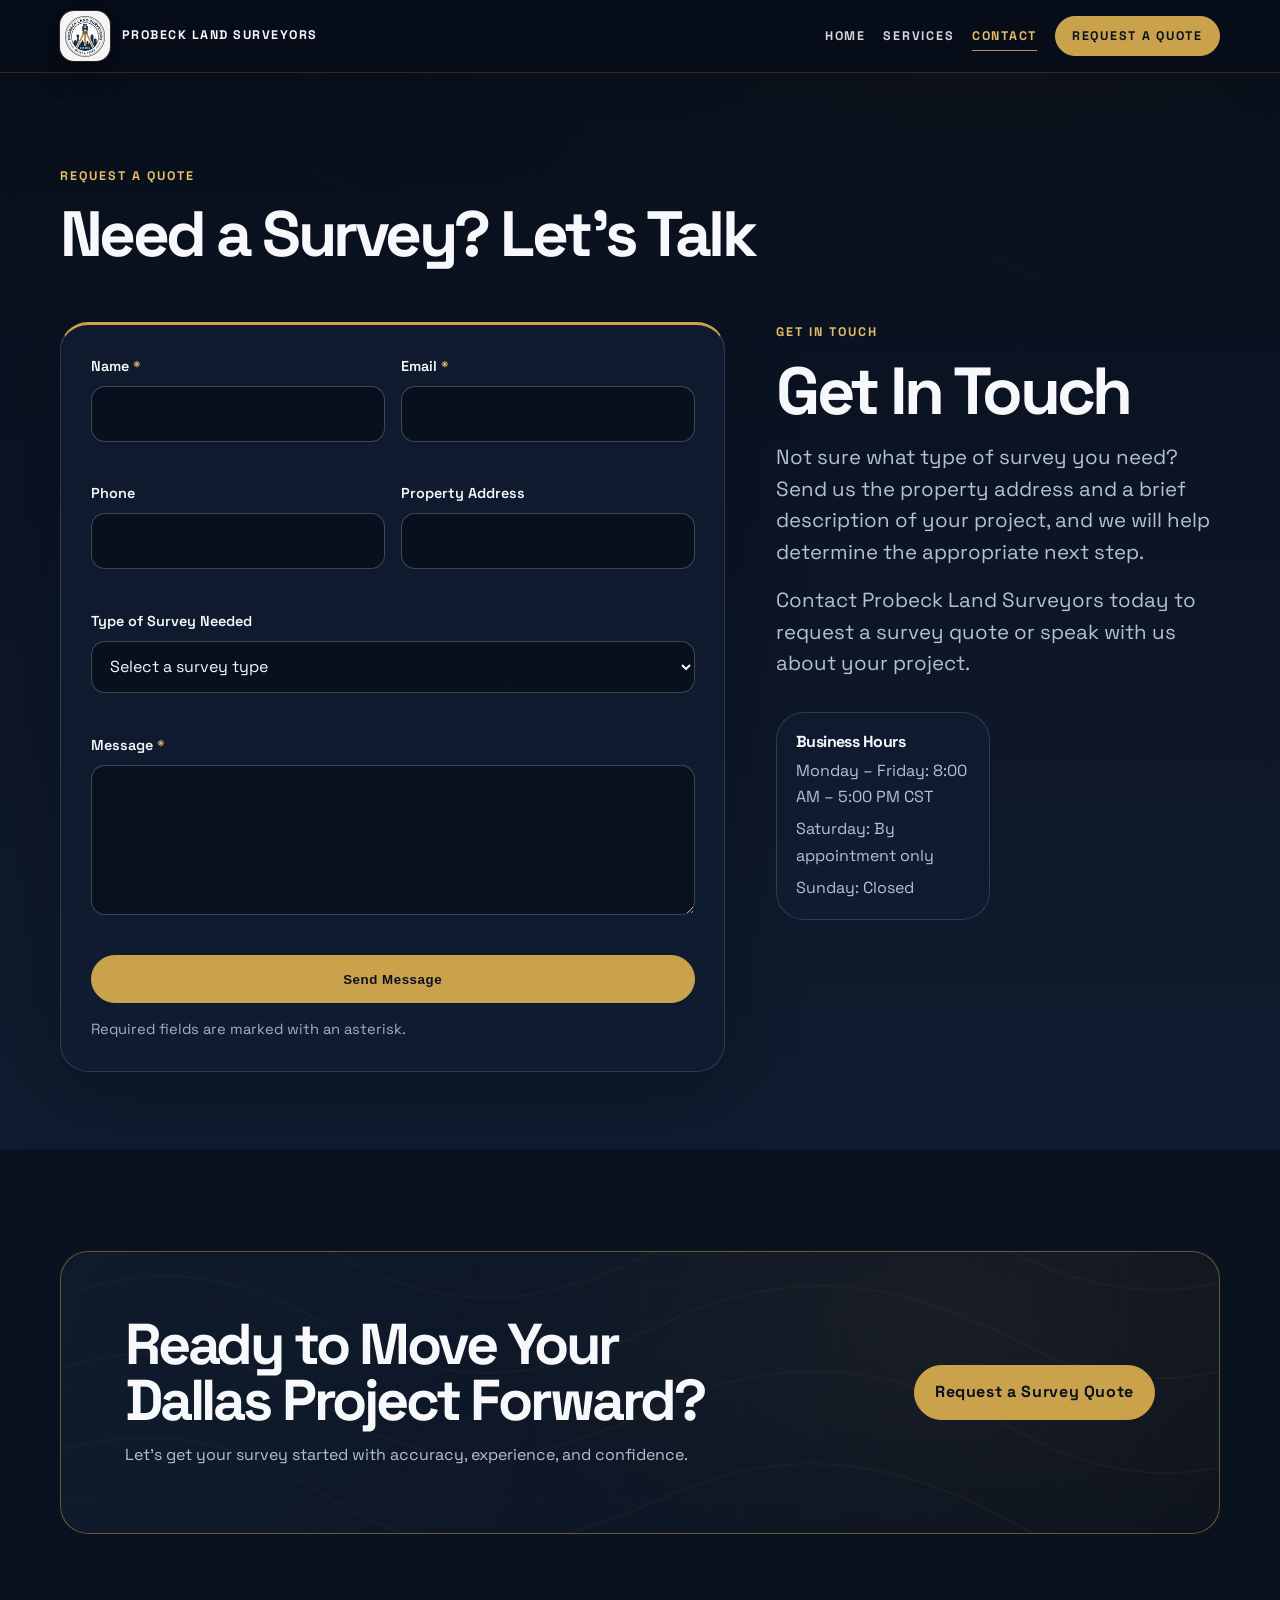
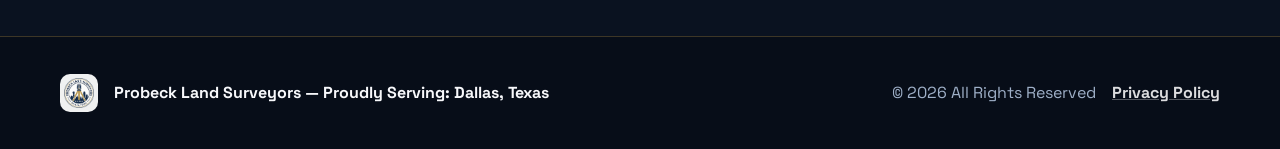
==== commit da612df9: "Add company name to home hero; remove public email address site-wide" ====
--- a/contact.html
+++ b/contact.html
@@ -24,6 +24,7 @@
   <div class="container header-inner">
     <a class="logo" href="index.html" aria-label="Probeck Land Surveyors home">
       <span class="logo-chip"><img src="images/logo-site.png" alt="Probeck Land Surveyors logo" width="80" height="80"></span>
+      <span class="logo-text">Probeck Land Surveyors</span>
       <span class="sr-only">PLS</span>
       <span class="sr-only">Probeck Surveying</span>
       <span class="sr-only">Dallas, Texas</span>
@@ -59,10 +60,6 @@
           <p>Contact Probeck Land Surveyors today to request a survey quote or speak with us about your project.</p>
         </div>
         <div class="info-list">
-          <div class="info-item">
-            <h3>Contact Information</h3>
-            <p>Email: <a href="mailto:Larry@probecksurveying.com">Larry@probecksurveying.com</a></p>
-          </div>
           <div class="info-item">
             <h3>Business Hours</h3>
             <ul class="hours-list">
@@ -124,7 +121,7 @@
         <div class="form-actions">
           <button class="button button-full" type="submit">Send Message</button>
           <div class="form-status" data-form-status role="status" aria-live="polite"></div>
-          <p class="form-note">Required fields are marked with an asterisk. You can also email us directly at <a href="mailto:Larry@probecksurveying.com">Larry@probecksurveying.com</a>.</p>
+          <p class="form-note">Required fields are marked with an asterisk.</p>
         </div>
       </form>
       </div>
@@ -146,8 +143,7 @@
     <div class="footer-brand-block">
       <img class="footer-logo" src="images/logo-site.png" alt="Probeck Land Surveyors logo" width="80" height="80" loading="lazy">
       <div>
-        <div class="footer-brand">Probeck Surveying — Proudly Serving: Dallas, Texas</div>
-        <p>Email: <a href="mailto:Larry@probecksurveying.com">Larry@probecksurveying.com</a></p>
+        <div class="footer-brand">Probeck Land Surveyors — Proudly Serving: Dallas, Texas</div>
       </div>
     </div>
     <div class="footer-links">
--- a/css/style.css
+++ b/css/style.css
@@ -1,16 +1,25 @@
 /* Probeck Land Surveyors — dark cinematic redesign */
 :root {
-  --bg: #0a0d10;
-  --bg-2: #0e1317;
-  --surface: #111820;
-  --surface-2: #151d25;
-  --line: rgba(240, 246, 250, .14);
-  --line-strong: rgba(240, 246, 250, .26);
-  --text: #f4f7f8;
-  --muted: rgba(244, 247, 248, .74);
-  --muted-2: rgba(244, 247, 248, .58);
-  --accent: #d59a3a;
-  --accent-2: #f1be62;
+  --color-bg: #0a1220;
+  --color-bg-deep: #070d18;
+  --color-surface: #101c30;
+  --color-surface-strong: #14243a;
+  --color-accent: #c9a24b;
+  --color-accent-hover: #e3bd67;
+  --color-text: #f7f8fb;
+  --color-muted: #b4c0d3;
+  --color-muted-soft: #9fb0c8;
+  --bg: var(--color-bg);
+  --bg-2: var(--color-bg-deep);
+  --surface: var(--color-surface);
+  --surface-2: var(--color-surface-strong);
+  --line: rgba(159, 176, 200, .22);
+  --line-strong: rgba(201, 162, 75, .46);
+  --text: var(--color-text);
+  --muted: var(--color-muted);
+  --muted-2: var(--color-muted-soft);
+  --accent: var(--color-accent);
+  --accent-2: var(--color-accent-hover);
   --success: #74d7a0;
   --error: #ff9a8d;
   --container: 1160px;
@@ -69,34 +78,38 @@
 .site-header {
   position: fixed; inset: 0 0 auto; z-index: 100;
   min-height: var(--header-height);
-  background: rgba(8, 10, 12, .62);
+  background: rgba(7, 13, 24, .92);
   backdrop-filter: saturate(160%) blur(20px);
-  border-bottom: 1px solid rgba(255,255,255,.1);
+  border-bottom: 1px solid rgba(201, 162, 75, .22);
 }
 .header-inner { min-height: var(--header-height); display: flex; align-items: center; justify-content: space-between; gap: 1.2rem; }
-.logo { display: inline-flex; align-items: center; text-decoration: none; position: relative; z-index: 111; }
+.logo { display: inline-flex; align-items: center; gap: .75rem; text-decoration: none; position: relative; z-index: 111; }
 .logo-chip {
   display: inline-grid; place-items: center; width: 50px; height: 50px; border-radius: 14px;
-  background: rgba(255,255,255,.95); padding: 5px; box-shadow: 0 10px 30px rgba(0,0,0,.28);
+  background: rgba(255,255,255,.96); padding: 5px; box-shadow: 0 10px 30px rgba(4, 9, 18, .36), 0 0 0 1px rgba(201, 162, 75, .24);
 }
 .logo-chip img { width: 100%; height: 100%; object-fit: contain; display: block; }
+.logo-text { color: var(--text); font-size: .78rem; font-weight: 700; letter-spacing: .12em; line-height: 1.1; text-transform: uppercase; }
 .nav-toggle {
   display: none; width: 48px; height: 48px; border: 1px solid var(--line); border-radius: 999px;
-  background: rgba(255,255,255,.04); color: var(--text); cursor: pointer; position: relative; z-index: 111;
-}
+  background: rgba(16, 28, 48, .92); color: var(--text); cursor: pointer; position: relative; z-index: 111;
+}
+.nav-toggle[aria-expanded="true"] { background: var(--accent); color: var(--bg); border-color: var(--accent-2); }
 .nav-toggle span { display: block; width: 19px; height: 2px; margin: 5px auto; background: currentColor; border-radius: 99px; transition: transform .25s var(--ease), opacity .2s var(--ease); }
 .nav-toggle[aria-expanded="true"] span:nth-child(1) { transform: translateY(7px) rotate(45deg); }
 .nav-toggle[aria-expanded="true"] span:nth-child(2) { opacity: 0; }
 .nav-toggle[aria-expanded="true"] span:nth-child(3) { transform: translateY(-7px) rotate(-45deg); }
 .site-nav ul { list-style: none; display: flex; align-items: center; gap: 1.1rem; padding: 0; margin: 0; }
 .site-nav a {
-  min-height: 44px; display: inline-flex; align-items: center; color: rgba(255,255,255,.82);
+  position: relative; min-height: 44px; display: inline-flex; align-items: center; color: rgba(247,248,251,.86);
   font-size: .78rem; font-weight: 700; letter-spacing: .14em; text-transform: uppercase; text-decoration: none;
   transition: color .2s var(--ease), transform .2s var(--ease), border-color .2s var(--ease), background .2s var(--ease);
 }
-.site-nav a:hover, .site-nav a[aria-current="page"] { color: var(--text); }
-.site-nav .nav-cta { min-height: 40px; padding: 0 1rem; border: 1px solid rgba(255,255,255,.38); border-radius: 999px; background: rgba(255,255,255,.04); }
-.site-nav .nav-cta:hover { background: var(--text); color: var(--bg); border-color: var(--text); }
+.site-nav a:hover, .site-nav a[aria-current="page"] { color: var(--accent-2); }
+.site-nav a[aria-current="page"]::after { content: ""; position: absolute; left: 0; right: 0; bottom: .45rem; height: 1px; background: var(--accent); opacity: .9; }
+.site-nav .nav-cta { min-height: 40px; padding: 0 1rem; border: 1px solid var(--accent); border-radius: 999px; background: var(--accent); color: var(--bg); box-shadow: 0 0 0 1px rgba(255,255,255,.04) inset; }
+.site-nav .nav-cta:hover { background: var(--accent-2); color: var(--bg); border-color: var(--accent-2); transform: translateY(-1px); }
+.site-nav .nav-cta::after { display: none; }
 
 .hero, .page-hero, .image-band { position: relative; overflow: hidden; isolation: isolate; }
 .hero { min-height: 100svh; display: grid; align-items: end; padding-top: var(--header-height); }
@@ -106,14 +119,14 @@
 .hero-media { background-image: url('../images/hero-home.svg'); }
 .hero::after, .image-band::after, .page-hero::after {
   content: ""; position: absolute; inset: 0; z-index: -1; pointer-events: none;
-  background: linear-gradient(90deg, rgba(5,7,9,.88) 0%, rgba(5,7,9,.62) 42%, rgba(5,7,9,.35) 100%), linear-gradient(0deg, rgba(10,13,16,.96) 0%, rgba(10,13,16,.12) 52%, rgba(10,13,16,.72) 100%);
+  background: linear-gradient(90deg, rgba(7,13,24,.9) 0%, rgba(10,18,32,.7) 42%, rgba(10,18,32,.42) 100%), linear-gradient(0deg, rgba(10,18,32,.97) 0%, rgba(10,18,32,.16) 52%, rgba(7,13,24,.82) 100%);
 }
 .hero-content { padding: clamp(7rem, 12vw, 10rem) 0 clamp(4rem, 8vw, 7rem); max-width: 1000px; }
 .hero .lead { margin-top: 1.15rem; max-width: 700px; color: rgba(255,255,255,.84); }
 .hero .button { margin-top: 2rem; }
 .button {
   display: inline-flex; align-items: center; justify-content: center; gap: .55rem; min-height: 48px; border-radius: 999px;
-  padding: .85rem 1.25rem; border: 1px solid rgba(255,255,255,.42); background: var(--text); color: var(--bg);
+  padding: .85rem 1.25rem; border: 1px solid var(--accent); background: var(--accent); color: var(--bg);
   font-weight: 700; letter-spacing: .04em; text-decoration: none; cursor: pointer;
   transition: transform .22s var(--ease), background .22s var(--ease), border-color .22s var(--ease), color .22s var(--ease);
 }
@@ -121,12 +134,12 @@
 .button-secondary { background: transparent; color: var(--text); }
 .button-full { width: 100%; }
 
-.intro-section { background: linear-gradient(180deg, #0a0d10 0%, #0c1115 100%); }
+.intro-section { background: linear-gradient(180deg, var(--bg) 0%, var(--surface) 100%); }
 .intro-grid, .split-grid { display: grid; grid-template-columns: minmax(0, .98fr) minmax(300px, .62fr); gap: clamp(3rem, 7vw, 6rem); align-items: center; }
 .intro-copy { margin-top: 1.4rem; }
 .stat-grid { display: grid; grid-template-columns: 1fr; gap: 1.4rem; align-items: end; }
 .stat { padding: 1.2rem 0; border-top: 1px solid var(--line-strong); border-bottom: 1px solid var(--line); }
-.stat strong { display: block; color: var(--text); font-size: clamp(2.4rem, 6vw, 5.5rem); font-weight: 300; line-height: .9; letter-spacing: -.07em; }
+.stat strong { display: block; color: var(--accent-2); font-size: clamp(2.4rem, 6vw, 5.5rem); font-weight: 300; line-height: .9; letter-spacing: -.07em; }
 .stat span { display: block; margin-top: .75rem; color: var(--muted-2); font-size: .75rem; font-weight: 700; text-transform: uppercase; letter-spacing: .14em; line-height: 1.35; }
 .stat-generated::before { content: attr(data-stat); }
 .image-band { min-height: clamp(640px, 78vh, 860px); display: grid; align-items: center; }
@@ -134,7 +147,7 @@
 .image-band-content { max-width: 760px; padding: clamp(5rem, 10vw, 9rem) 0; }
 .image-band-content p:not(.eyebrow) { max-width: 650px; color: rgba(255,255,255,.82); font-size: clamp(1rem, 1.45vw, 1.15rem); }
 .image-band-content h2 { margin-bottom: 1.5rem; }
-.why-section { background: #0b0f12; }
+.why-section { background: var(--surface); }
 .check-grid { display: grid; grid-template-columns: repeat(3, 1fr); gap: 0; border-top: 1px solid var(--line); border-left: 1px solid var(--line); }
 .check-item { min-height: 150px; display: flex; align-items: end; padding: 1.5rem; border-right: 1px solid var(--line); border-bottom: 1px solid var(--line); color: rgba(255,255,255,.9); font-weight: 600; }
 .check-item span::before { content: ""; display: block; width: 32px; height: 1px; margin-bottom: 1rem; background: var(--accent); }
@@ -145,7 +158,7 @@
 .contact-hero::before, .privacy-hero::before { background-image: url('../images/section-topo.svg'); }
 .page-hero .container { padding: clamp(6rem, 11vw, 9rem) 0 clamp(4rem, 7vw, 6rem); }
 .page-hero .lead { margin-top: 1rem; color: rgba(255,255,255,.82); }
-.services-panels { background: #0a0d10; }
+.services-panels { background: var(--bg); }
 .service-panel { display: grid; grid-template-columns: minmax(0, 1.08fr) minmax(300px, .72fr); gap: clamp(1.8rem, 5vw, 4.5rem); align-items: center; padding: clamp(2.5rem, 5vw, 4.5rem) 0; border-top: 1px solid var(--line); }
 .service-panel-reverse { grid-template-columns: minmax(300px, .72fr) minmax(0, 1.08fr); }
 .service-panel-reverse .panel-image { order: 2; }
@@ -156,29 +169,35 @@
 .panel-copy li, .service-card li { color: var(--muted); padding-bottom: .7rem; border-bottom: 1px solid var(--line); }
 .closing-line { margin-top: 2rem; padding: 1.2rem 0 0; border-top: 1px solid var(--accent); color: rgba(255,255,255,.86); font-weight: 600; }
 
-.contact-section { background: linear-gradient(180deg, #0a0d10, #0d1217); }
-.contact-grid { display: grid; grid-template-columns: minmax(260px, .72fr) minmax(0, 1fr); gap: clamp(2.5rem, 6vw, 5rem); align-items: start; }
+.contact-section { background: linear-gradient(180deg, var(--bg), var(--surface)); padding: clamp(1.25rem, 3vw, 2.4rem) 0 clamp(3rem, 6vw, 5rem); }
+.contact-hero { min-height: 0; background: var(--bg); }
+.contact-hero::after { background: linear-gradient(180deg, rgba(7,13,24,.94), rgba(10,18,32,.96)); }
+.contact-hero .container { padding: calc(var(--header-height) + 1.4rem) 0 1.15rem; }
+.contact-hero h1 { font-size: clamp(2.25rem, 5vw, 4.5rem); }
+.contact-grid { display: grid; grid-template-columns: minmax(0, 1.08fr) minmax(260px, .72fr); gap: clamp(1.5rem, 4vw, 3.5rem); align-items: start; }
+.contact-grid > aside { order: 2; }
+#contact-form { order: 1; }
 .contact-copy { margin-top: 1.1rem; }
 .info-list { display: grid; grid-template-columns: repeat(2, 1fr); gap: 1rem; margin-top: 2rem; }
-.info-item, .surface-card { background: rgba(255,255,255,.035); border: 1px solid var(--line); border-radius: var(--radius); }
+.info-item, .surface-card { background: rgba(16, 28, 48, .88); border: 1px solid var(--line); border-radius: var(--radius); }
 .info-item { padding: 1.15rem; }
 .info-item h3 { font-size: 1rem; line-height: 1.2; margin-bottom: .45rem; }
 .info-item a { color: var(--text); font-weight: 700; }
 .hours-list { list-style: none; padding: 0; margin: .25rem 0 0; color: var(--muted); }
 .hours-list li + li { margin-top: .35rem; }
-.contact-form { padding: clamp(1.25rem, 3vw, 2.2rem); }
+.contact-form { padding: clamp(1.2rem, 2.4vw, 1.85rem); border-top: 3px solid var(--accent); box-shadow: 0 24px 70px rgba(3, 8, 17, .34); }
 .form-grid { display: grid; grid-template-columns: repeat(2, 1fr); gap: 1rem; }
 .form-field { display: grid; gap: .45rem; }
 .form-field-full { grid-column: 1 / -1; }
 label { color: var(--text); font-weight: 600; font-size: .9rem; }
 .required { color: var(--accent-2); }
 input, select, textarea {
-  width: 100%; border: 1px solid rgba(255,255,255,.22); border-radius: 14px; background: rgba(5,7,9,.42); color: var(--text);
+  width: 100%; border: 1px solid rgba(159,176,200,.34); border-radius: 14px; background: rgba(7, 13, 24, .72); color: var(--text);
   font: inherit; padding: .85rem .9rem; transition: border-color .2s var(--ease), box-shadow .2s var(--ease), background .2s var(--ease);
 }
-select option { color: #0a0d10; }
+select option { color: var(--bg); }
 textarea { min-height: 150px; resize: vertical; }
-input:focus, select:focus, textarea:focus { outline: none; border-color: var(--accent-2); box-shadow: 0 0 0 4px rgba(213,154,58,.18); background: rgba(255,255,255,.055); }
+input:focus, select:focus, textarea:focus { outline: none; border-color: var(--accent-2); box-shadow: 0 0 0 4px rgba(201,162,75,.22); background: rgba(20, 36, 58, .86); }
 .field-error { min-height: 1.1rem; color: var(--error); font-size: .9rem; font-weight: 600; }
 input[aria-invalid="true"], select[aria-invalid="true"], textarea[aria-invalid="true"] { border-color: var(--error); }
 .form-actions { display: grid; gap: .85rem; margin-top: 1rem; }
@@ -188,16 +207,16 @@
 .form-status.error { color: #ffe5e1; background: rgba(255, 120, 104, .16); border: 1px solid rgba(255,154,141,.55); }
 .form-note { font-size: .92rem; color: var(--muted-2); }
 .form-note a, .form-status a { color: var(--text); font-weight: 700; }
-.privacy-section { background: #0a0d10; }
+.privacy-section { background: var(--bg); }
 .privacy-content { max-width: 720px; }
 .privacy-content h2 { margin-top: 2.6rem; font-size: clamp(1.6rem, 3vw, 2.3rem); }
 .privacy-content p { color: rgba(255,255,255,.78); }
-.template-notice { padding: 1rem 1.15rem; border-radius: 18px; background: rgba(213,154,58,.12); border: 1px solid rgba(213,154,58,.42); color: var(--text) !important; font-weight: 600; margin-bottom: 1.5rem; }
-
-.cta-band { margin: clamp(4rem, 8vw, 7rem) auto 0; padding: clamp(2rem, 5vw, 4rem); border-radius: var(--radius); border: 1px solid var(--line); background: linear-gradient(110deg, rgba(255,255,255,.07), rgba(255,255,255,.025)), url('../images/section-topo.svg') center/cover; display: grid; grid-template-columns: minmax(0,1fr) auto; gap: 1.5rem; align-items: center; }
+.template-notice { padding: 1rem 1.15rem; border-radius: 18px; background: rgba(201,162,75,.13); border: 1px solid rgba(201,162,75,.5); color: var(--text) !important; font-weight: 600; margin-bottom: 1.5rem; }
+
+.cta-band { margin: clamp(4rem, 8vw, 7rem) auto 0; padding: clamp(2rem, 5vw, 4rem); border-radius: var(--radius); border: 1px solid var(--line-strong); background: linear-gradient(110deg, rgba(16,28,48,.9), rgba(10,18,32,.78)), url('../images/section-topo.svg') center/cover; display: grid; grid-template-columns: minmax(0,1fr) auto; gap: 1.5rem; align-items: center; }
 .cta-band h2 { font-size: clamp(2rem, 4.5vw, 4rem); }
 .cta-band p { margin-top: .85rem; }
-.site-footer { margin-top: clamp(4rem, 8vw, 7rem); padding: 2.3rem 0; border-top: 1px solid var(--line); background: #080a0c; }
+.site-footer { margin-top: clamp(4rem, 8vw, 7rem); padding: 2.3rem 0; border-top: 1px solid rgba(201,162,75,.28); background: var(--bg-2); }
 .footer-inner { display: grid; grid-template-columns: 1fr auto; gap: 1.5rem 2rem; align-items: center; }
 .footer-brand-block { display: flex; align-items: center; gap: 1rem; }
 .footer-logo { width: 38px; height: 38px; object-fit: contain; border-radius: 10px; background: rgba(255,255,255,.94); padding: 4px; }
@@ -211,14 +230,18 @@
 @media (max-width: 1100px) {
   .intro-grid { grid-template-columns: 1fr; }
   .stat-grid { grid-template-columns: repeat(3, 1fr); }
+  .contact-grid { grid-template-columns: 1fr; }
+  .info-list { grid-template-columns: 1fr; }
 }
 @media (max-width: 980px) {
   .nav-toggle { display: inline-block; }
-  .site-nav { position: fixed; inset: 0; display: grid; align-content: center; padding: 6rem 2rem 2rem; background: rgba(7,9,11,.96); backdrop-filter: blur(24px); transform: translateY(-100%); opacity: 0; pointer-events: none; transition: transform .35s var(--ease), opacity .28s var(--ease); }
+  .site-nav { position: fixed; inset: calc(-1 * env(safe-area-inset-top, 0px)) 0 0; min-height: calc(100dvh + env(safe-area-inset-top, 0px)); display: grid; align-content: center; padding: calc(var(--header-height) + env(safe-area-inset-top, 0px) + 2rem) 1.25rem 2rem; background: rgba(7, 13, 24, .985); backdrop-filter: blur(24px); transform: translateY(-102%); opacity: 0; pointer-events: none; transition: transform .35s var(--ease), opacity .28s var(--ease); }
   .site-nav.is-open { transform: translateY(0); opacity: 1; pointer-events: auto; }
-  .site-nav ul { flex-direction: column; align-items: flex-start; gap: .5rem; width: min(100%, 560px); margin-inline: auto; }
-  .site-nav a { min-height: 64px; font-size: clamp(1.6rem, 7vw, 3.8rem); letter-spacing: -.04em; text-transform: none; font-weight: 500; }
-  .site-nav .nav-cta { min-height: 56px; margin-top: 1rem; padding: 0 1.4rem; font-size: 1rem; letter-spacing: .08em; text-transform: uppercase; }
+  .site-nav ul { flex-direction: column; align-items: stretch; gap: .75rem; width: min(100%, 560px); margin-inline: auto; }
+  .site-nav a { width: 100%; min-height: 56px; padding: .45rem .8rem; border-radius: 16px; color: var(--text); font-size: clamp(1.25rem, 5.4vw, 1.5rem); line-height: 1.2; letter-spacing: .01em; text-transform: none; font-weight: 600; border: 1px solid transparent; }
+  .site-nav a:hover, .site-nav a:active, .site-nav a[aria-current="page"] { color: var(--accent-2); background: rgba(201, 162, 75, .11); border-color: rgba(201, 162, 75, .34); }
+  .site-nav a[aria-current="page"]::after { left: .8rem; right: auto; bottom: .35rem; width: 42px; height: 2px; background: var(--accent-2); }
+  .site-nav .nav-cta { min-height: 56px; margin-top: 1rem; padding: 0 1.4rem; font-size: 1.25rem; letter-spacing: .04em; text-transform: none; justify-content: center; color: var(--bg); }
   .intro-grid, .split-grid, .contact-grid { grid-template-columns: 1fr; }
   .stat-grid { grid-template-columns: repeat(3, 1fr); }
   .check-grid { grid-template-columns: repeat(2, 1fr); }
@@ -231,14 +254,19 @@
   :root { --header-height: 66px; }
   .container { width: min(100% - 1.25rem, var(--container)); }
   .logo-chip { width: 46px; height: 46px; }
+  .logo-text { display: none; }
   .hero { min-height: 94svh; }
   .hero-content { padding-bottom: 4.5rem; }
   .section { padding: 5rem 0; }
   .section-tight { padding: 4rem 0; }
+  .contact-section { padding: .75rem 0 3rem; }
+  .contact-hero { min-height: 0; }
+  .contact-hero .container { padding: calc(var(--header-height) + .9rem) 0 .8rem; }
   .stat-grid, .check-grid, .form-grid, .info-list { grid-template-columns: 1fr; }
   .stat { padding: 1.1rem 0; }
   .check-item { min-height: 128px; padding: 1.25rem; }
   .page-hero { min-height: 50svh; }
+  .contact-hero { min-height: 0; }
   .panel-image img { min-height: 260px; }
   .button, .hero .button, .cta-band .button { width: 100%; }
   .footer-inner { grid-template-columns: 1fr; }
